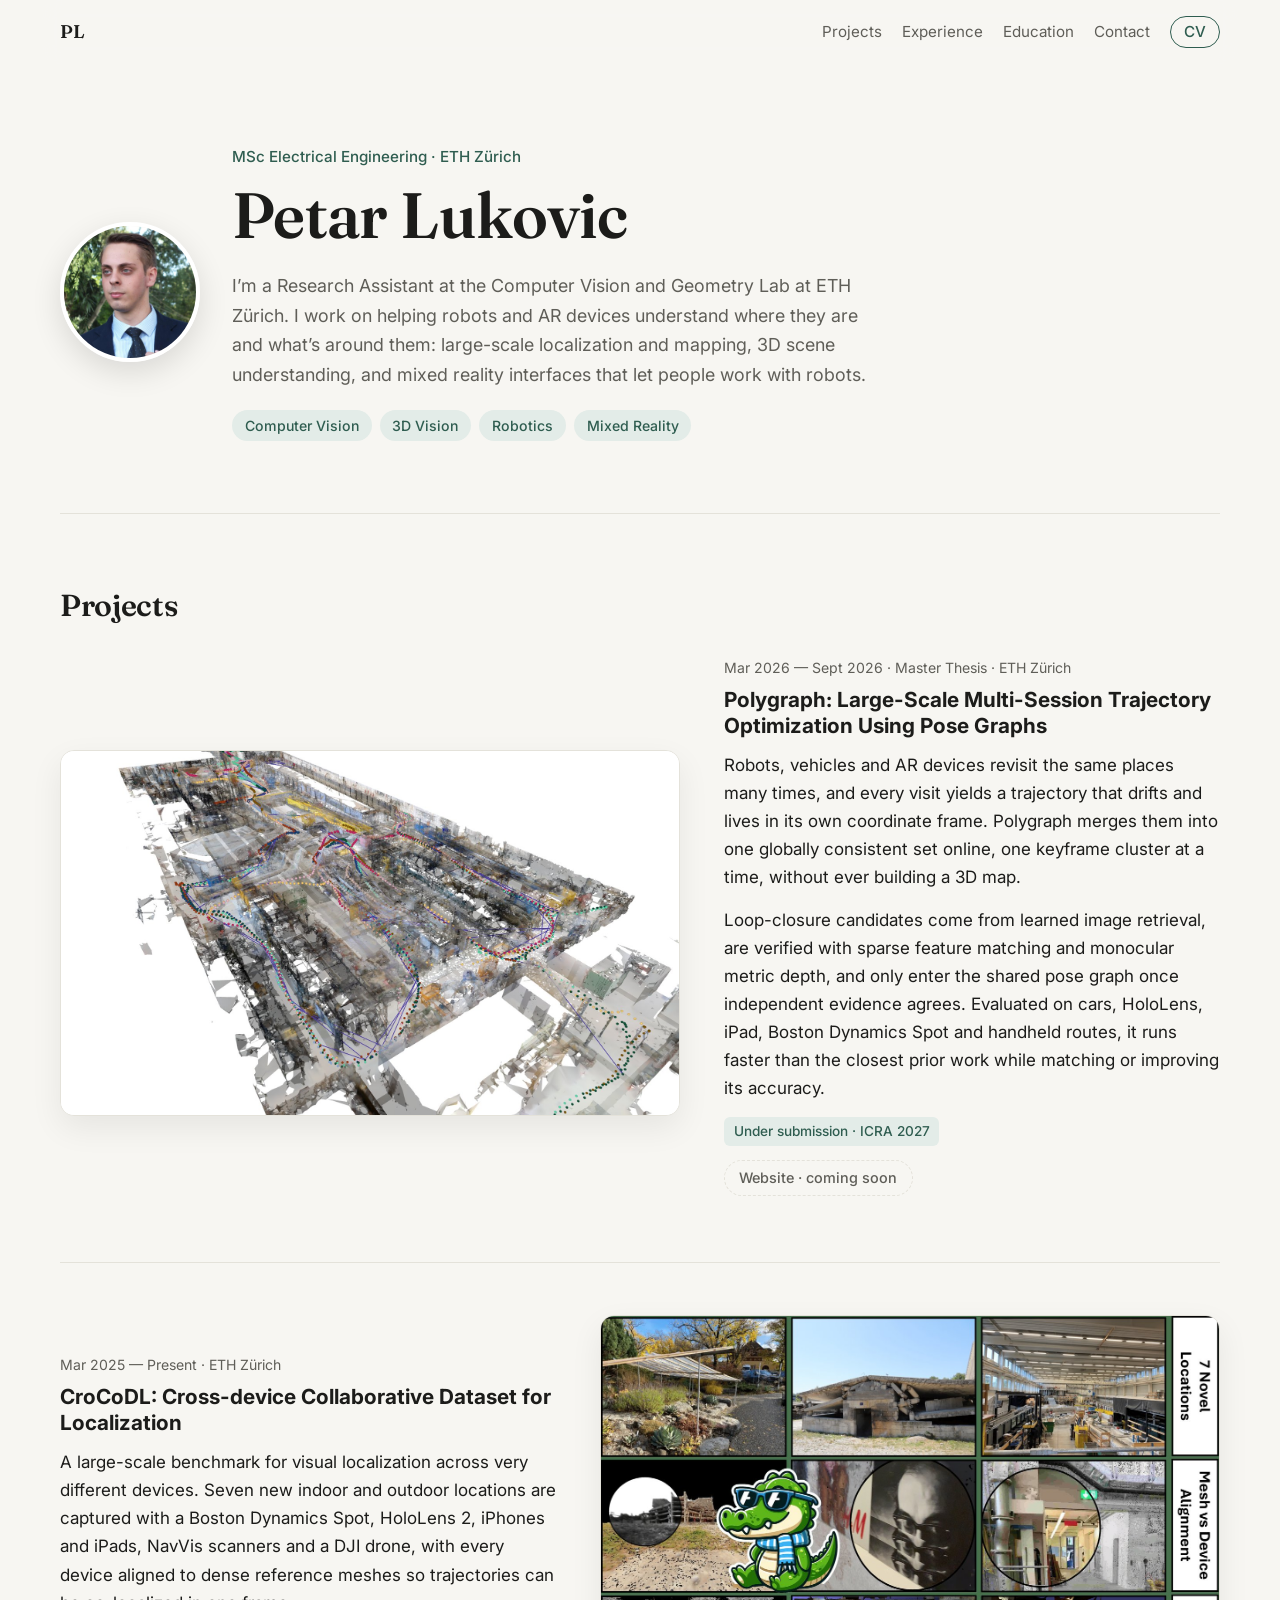
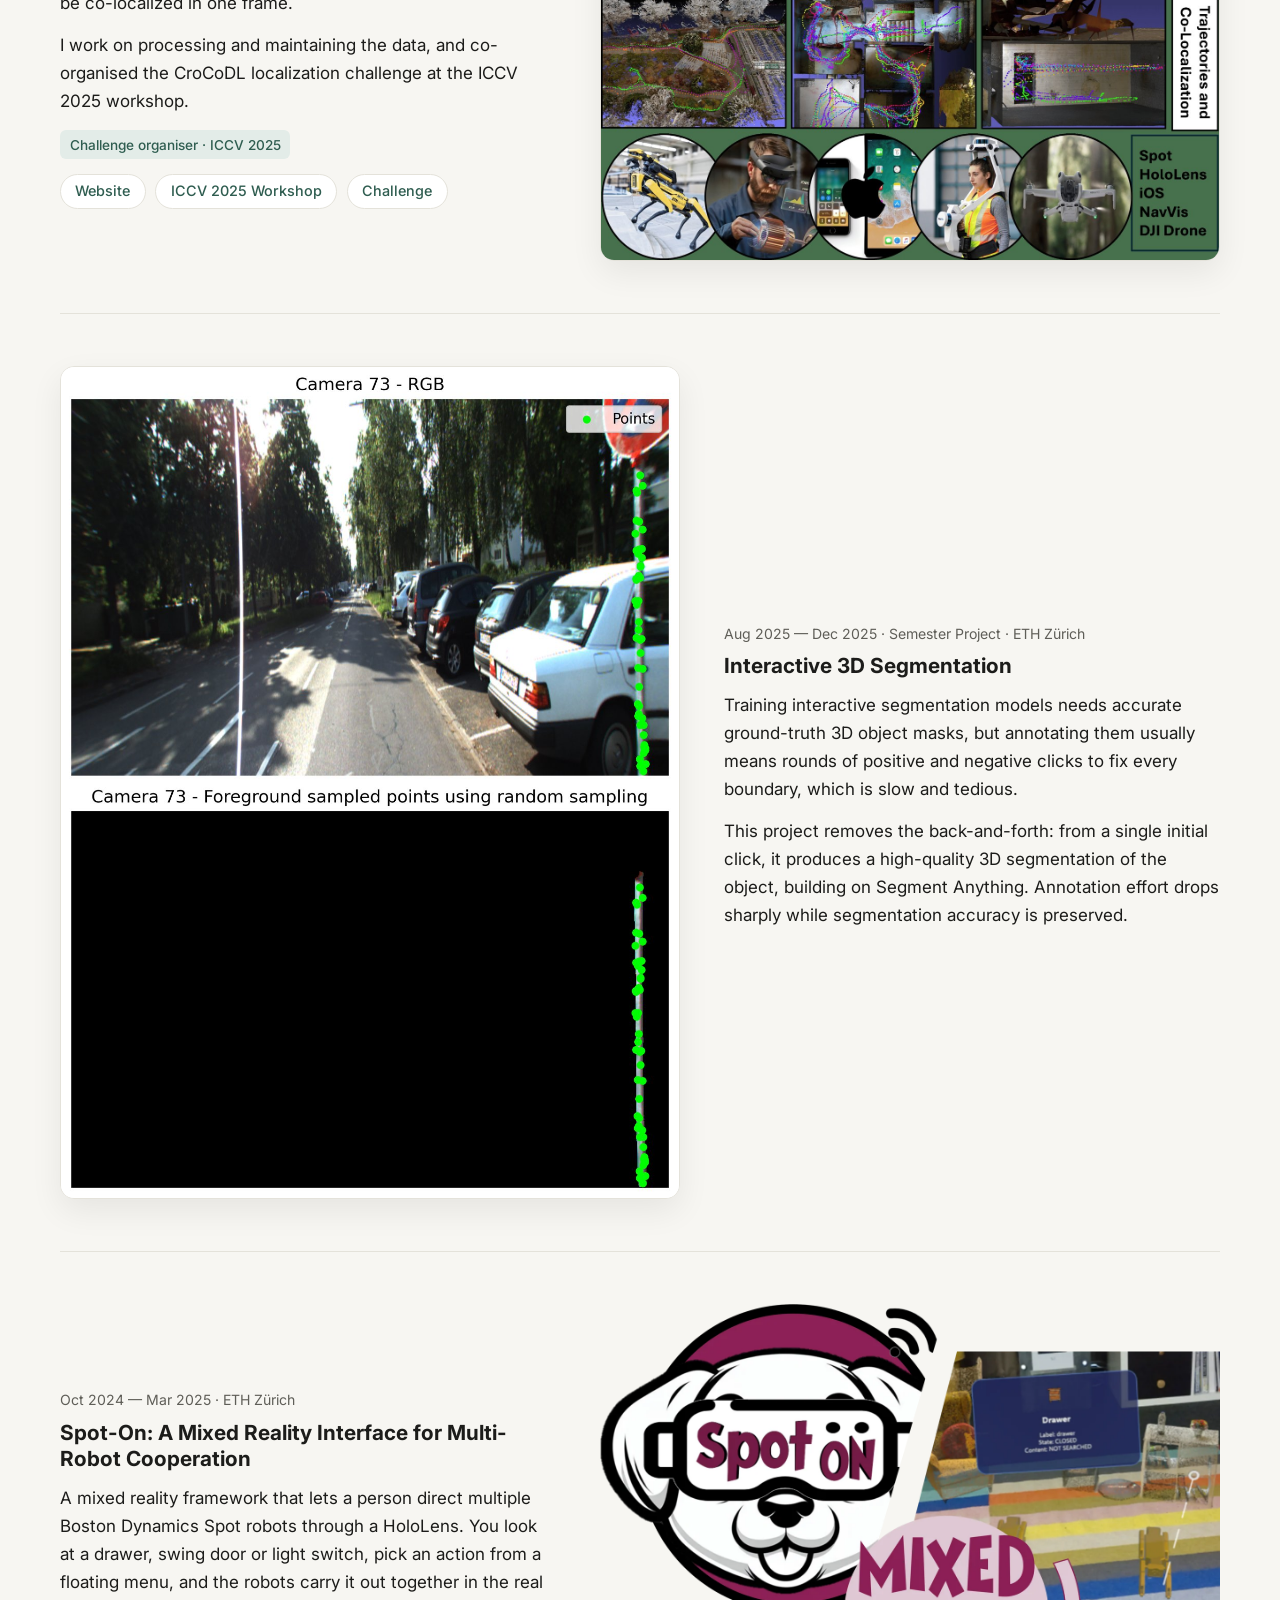
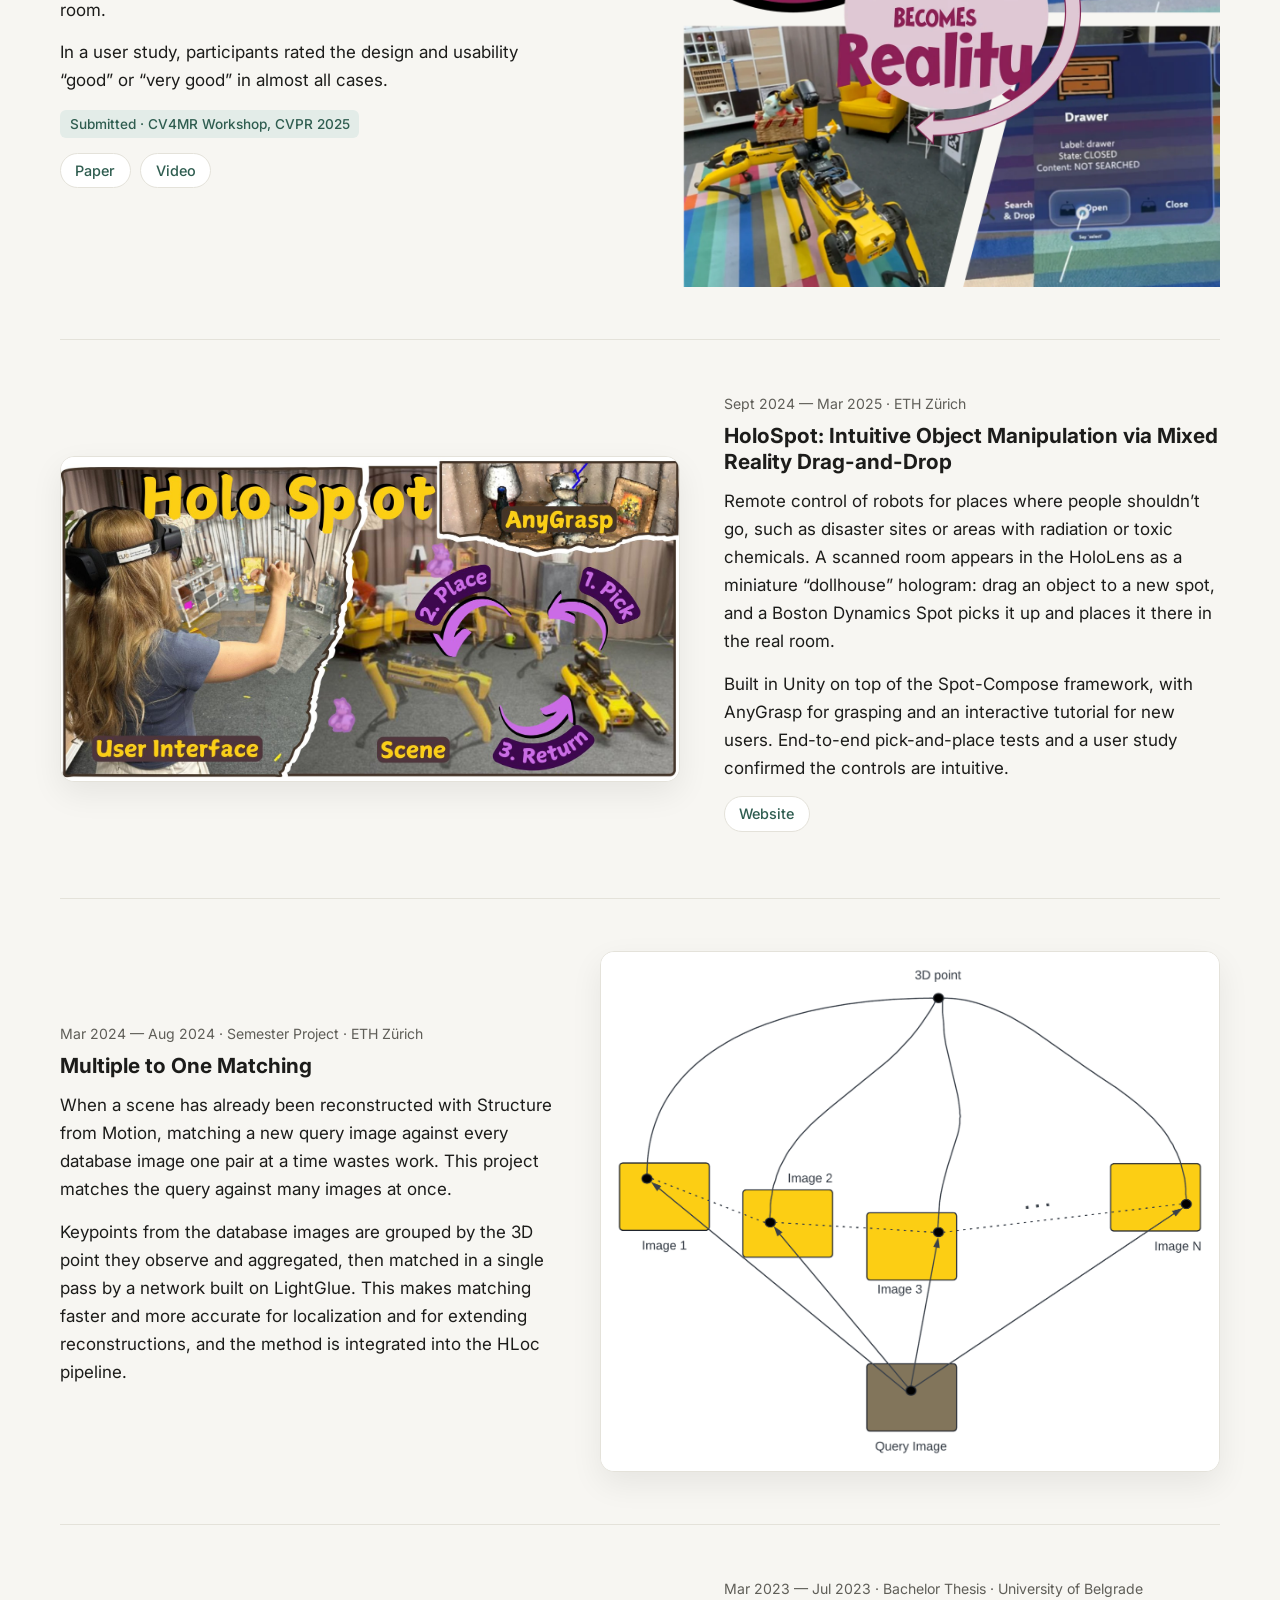
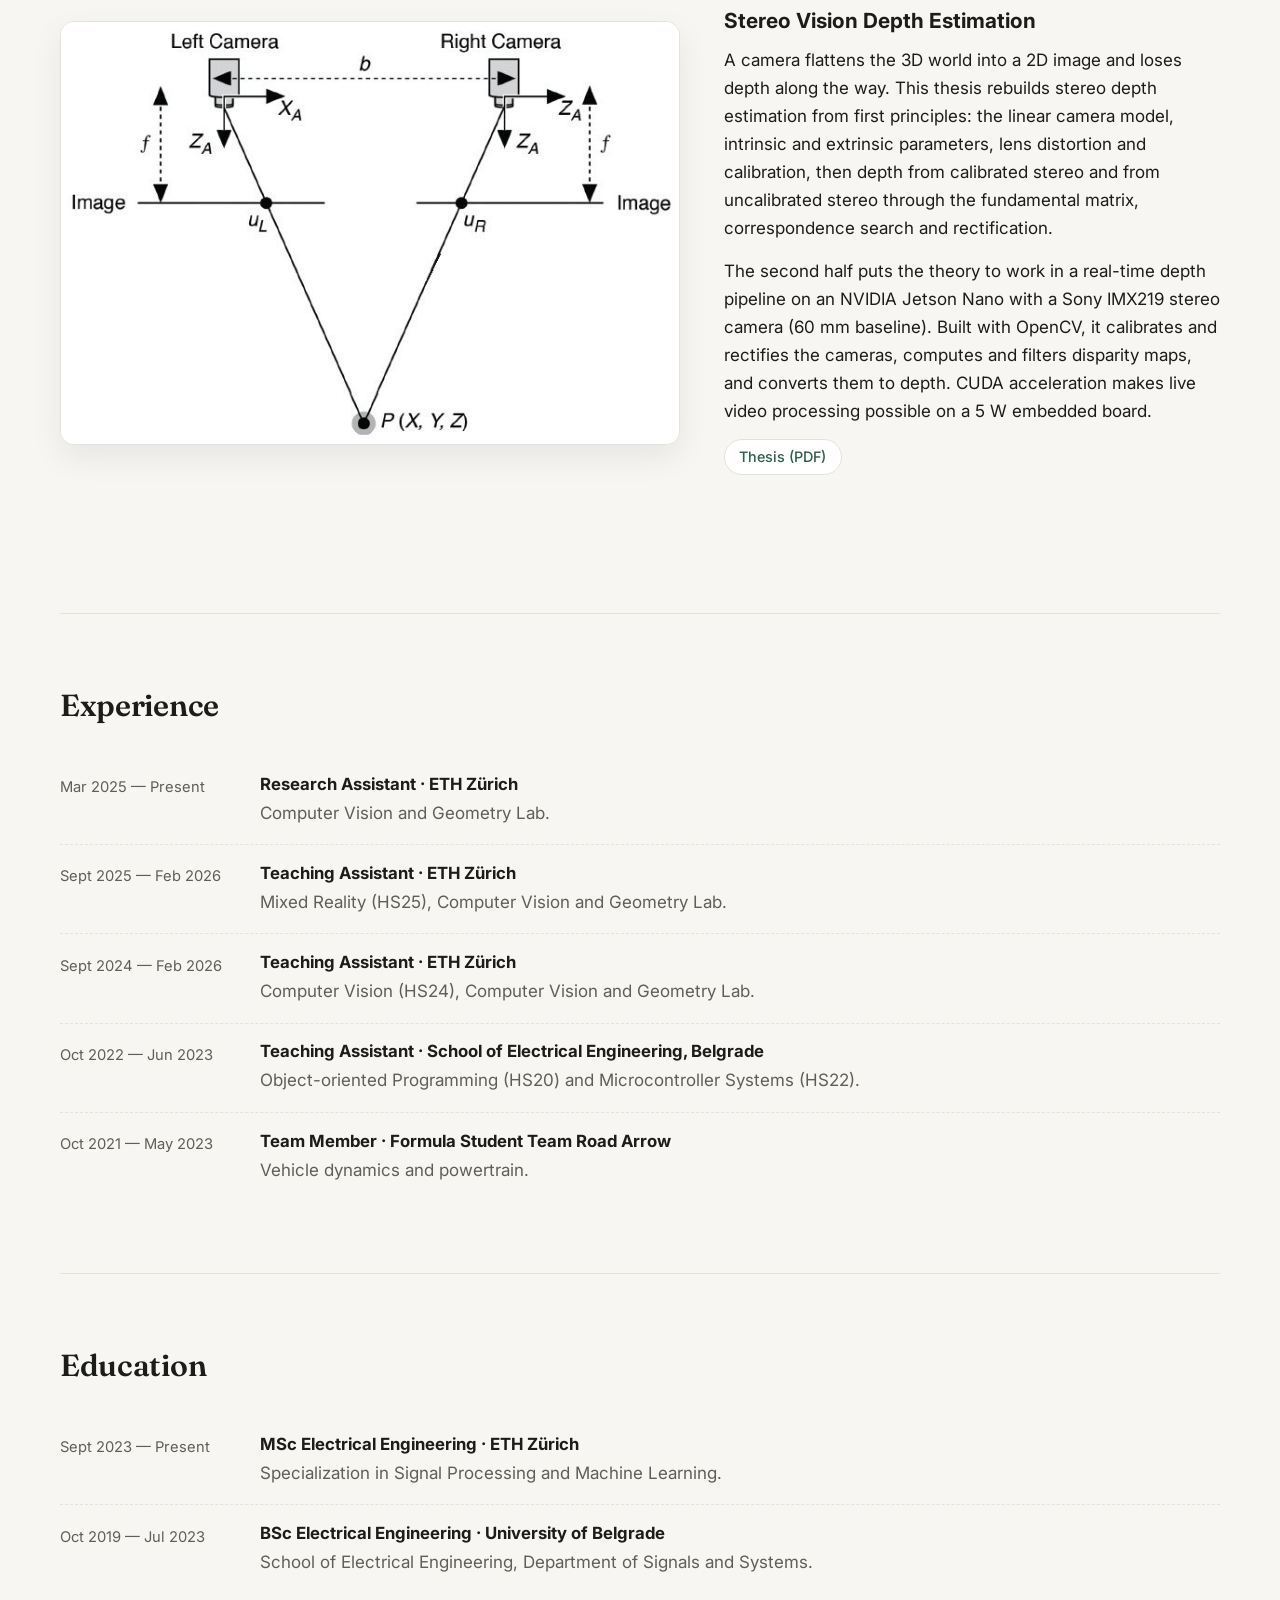
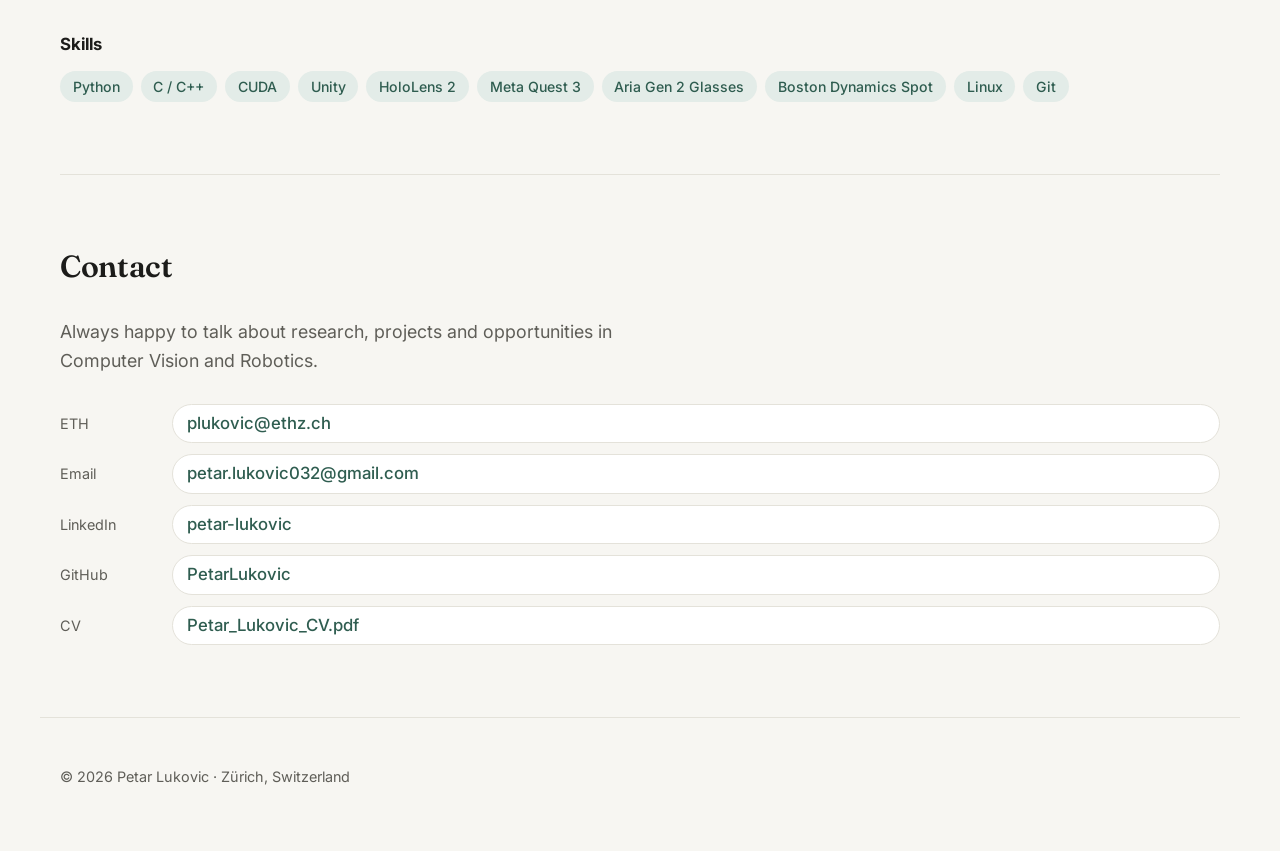
==== index.html @ 57033fab "Add Google Search Console verification tag Co-Authored-By: Claude Opus 5.5 <noreply@anthropic.com>" ====
<!doctype html>
<html lang="en">
<head>
  <meta charset="utf-8">
  <meta name="viewport" content="width=device-width, initial-scale=1">
  <title>Petar Lukovic</title>
  <meta name="description" content="Petar Lukovic — MSc Electrical Engineering student at ETH Zürich working on Computer Vision, 3D Vision and Robotics.">
  <meta name="google-site-verification" content="mbnw6NBj3vZcsWZRiPl-a6ziJ_JtoDnfCaqLOJ7kAks">
  <link rel="canonical" href="https://plukovic.com/">
  <meta property="og:title" content="Petar Lukovic">
  <meta property="og:description" content="MSc student at ETH Zürich · Computer Vision, 3D Vision and Robotics.">
  <meta property="og:url" content="https://plukovic.com/">
  <meta property="og:image" content="https://plukovic.com/assets/og-image.jpg">
  <meta property="og:image:width" content="1200">
  <meta property="og:image:height" content="630">
  <meta property="og:image:alt" content="Petar Lukovic — Computer Vision, 3D Vision and Robotics">
  <meta property="og:site_name" content="Petar Lukovic">
  <meta property="og:type" content="profile">
  <meta name="twitter:card" content="summary_large_image">
  <meta name="twitter:title" content="Petar Lukovic">
  <meta name="twitter:description" content="MSc student at ETH Zürich · Computer Vision, 3D Vision and Robotics.">
  <meta name="twitter:image" content="https://plukovic.com/assets/og-image.jpg">
  <meta name="theme-color" content="#f7f6f2" media="(prefers-color-scheme: light)">
  <meta name="theme-color" content="#121212" media="(prefers-color-scheme: dark)">
  <link rel="icon" href="assets/favicon.svg" type="image/svg+xml">
  <link rel="preconnect" href="https://fonts.googleapis.com">
  <link rel="preconnect" href="https://fonts.gstatic.com" crossorigin>
  <link href="https://fonts.googleapis.com/css2?family=Inter:wght@400;500;600&family=Fraunces:opsz,wght@9..144,500;9..144,600&display=swap" rel="stylesheet">
  <link rel="stylesheet" href="assets/style.css?v=8">
</head>
<body>
  <header class="nav">
    <a class="logo" href="#top" aria-label="Home">PL</a>
    <nav>
      <a href="#projects">Projects</a>
      <a href="#experience">Experience</a>
      <a class="nav-optional" href="#education">Education</a>
      <a href="#contact">Contact</a>
      <a class="nav-cv" href="assets/Petar_Lukovic_CV.pdf?v=2" target="_blank" rel="noopener">CV</a>
    </nav>
  </header>

  <main id="top">
    <section class="hero">
      <img class="portrait" src="assets/profile.jpg" alt="Portrait of Petar Lukovic" width="640" height="640">
      <div>
        <p class="eyebrow">MSc Electrical Engineering · ETH Zürich</p>
        <h1>Petar Lukovic</h1>
        <p class="lede">
          I’m a Research Assistant at the Computer Vision and Geometry Lab at ETH Zürich. I work on helping robots and
          AR devices understand where they are and what’s around them: large-scale localization and mapping, 3D scene
          understanding, and mixed reality interfaces that let people work with robots.
        </p>
        <ul class="chips" aria-label="Research interests">
          <li>Computer Vision</li><li>3D Vision</li><li>Robotics</li><li>Mixed Reality</li>
        </ul>
      </div>
    </section>

    <section id="projects">
      <h2>Projects</h2>
      <!--
        Each project has a .media box on one side and details on the other; sides alternate automatically.
        To replace a placeholder, swap the <div class="placeholder">…</div> for one of:
          <img src="assets/projects/polygraph.jpg" alt="Polygraph trajectory visualization">
          <video src="assets/projects/polygraph.mp4" autoplay muted loop playsinline></video>
        and put the file in assets/projects/. Best size: 16:10, ~1600×1000.
      -->
      <div class="projects">
        <article class="project">
          <div class="media"><img src="assets/projects/polygraph.jpg" alt="Multi-session trajectories from Polygraph aligned in one frame over a 3D reconstruction of an industrial hall" loading="lazy" width="1600" height="941"></div>
          <div class="details">
            <p class="meta">Mar 2026 — Sept 2026 · Master Thesis · ETH Zürich</p>
            <h3>Polygraph: Large-Scale Multi-Session Trajectory Optimization Using Pose Graphs</h3>
            <p>Robots, vehicles and AR devices revisit the same places many times, and every visit yields a trajectory that drifts and lives in its own coordinate frame. Polygraph merges them into one globally consistent set online, one keyframe cluster at a time, without ever building a 3D map.</p>
            <p>Loop-closure candidates come from learned image retrieval, are verified with sparse feature matching and monocular metric depth, and only enter the shared pose graph once independent evidence agrees. Evaluated on cars, HoloLens, iPad, Boston Dynamics Spot and handheld routes, it runs faster than the closest prior work while matching or improving its accuracy.</p>
            <p class="badge">Under submission · ICRA 2027</p>
            <p class="links"><span class="soon">Website · coming soon</span></p>
          </div>
        </article>

        <article class="project">
          <div class="media"><img src="assets/projects/crocodl.jpg" alt="CroCoDL teaser: seven capture locations, mesh-to-device alignment, co-localized trajectories, and the capture devices Spot, HoloLens, iOS, NavVis and a DJI drone" loading="lazy" width="1400" height="1233"></div>
          <div class="details">
            <p class="meta">Mar 2025 — Present · ETH Zürich</p>
            <h3>CroCoDL: Cross-device Collaborative Dataset for Localization</h3>
            <p>A large-scale benchmark for visual localization across very different devices. Seven new indoor and outdoor locations are captured with a Boston Dynamics Spot, HoloLens 2, iPhones and iPads, NavVis scanners and a DJI drone, with every device aligned to dense reference meshes so trajectories can be co-localized in one frame.</p>
            <p>I work on processing and maintaining the data, and co-organised the CroCoDL localization challenge at the ICCV 2025 workshop.</p>
            <p class="badge">Challenge organiser · ICCV 2025</p>
            <p class="links"><a href="https://localizoo.com/crocodl/" target="_blank" rel="noopener">Website</a><a href="https://localizoo.com/workshop/" target="_blank" rel="noopener">ICCV 2025 Workshop</a><a href="https://www.codabench.org/competitions/9471/" target="_blank" rel="noopener">Challenge</a></p>
          </div>
        </article>

        <article class="project">
          <div class="media"><img src="assets/projects/interactive-seg.jpg" alt="A street scene with a sign pole selected, and below it the pole segmented out with foreground points sampled along it" loading="lazy" width="1200" height="1613"></div>
          <div class="details">
            <p class="meta">Aug 2025 — Dec 2025 · Semester Project · ETH Zürich</p>
            <h3>Interactive 3D Segmentation</h3>
            <p>Training interactive segmentation models needs accurate ground-truth 3D object masks, but annotating them usually means rounds of positive and negative clicks to fix every boundary, which is slow and tedious.</p>
            <p>This project removes the back-and-forth: from a single initial click, it produces a high-quality 3D segmentation of the object, building on Segment Anything. Annotation effort drops sharply while segmentation accuracy is preserved.</p>
          </div>
        </article>

        <article class="project">
          <div class="media bare"><img src="assets/projects/spot-on.webp" alt="Spot-On teaser: the Spot-On logo, HoloLens menus for a drawer with Open, Close and Search options, and a Spot robot carrying out the task" loading="lazy" width="1400" height="1316"></div>
          <div class="details">
            <p class="meta">Oct 2024 — Mar 2025 · ETH Zürich</p>
            <h3>Spot-On: A Mixed Reality Interface for Multi-Robot Cooperation</h3>
            <p>A mixed reality framework that lets a person direct multiple Boston Dynamics Spot robots through a HoloLens. You look at a drawer, swing door or light switch, pick an action from a floating menu, and the robots carry it out together in the real room.</p>
            <p>In a user study, participants rated the design and usability “good” or “very good” in almost all cases.</p>
            <p class="badge">Submitted · CV4MR Workshop, CVPR 2025</p>
            <p class="links"><a href="https://arxiv.org/abs/2505.22539" target="_blank" rel="noopener">Paper</a><a href="https://photos.google.com/share/AF1QipOdTeWqNLBI-GcAYUT3ywXGD4rVqE6UBObEha_rrxY-ftb34PGd6Ek_3VBwO-O1vA?key=NE51X2RUOHpnZnJ6UEJOTnNJc1V5LWxIazNtMWFB" target="_blank" rel="noopener">Video</a></p>
          </div>
        </article>

        <article class="project">
          <div class="media"><img src="assets/projects/holospot.jpg" alt="HoloSpot: a user wearing a HoloLens drags a teddy bear in a miniature hologram of the room, and a Spot robot picks it up, places it and returns" loading="lazy" width="1600" height="841"></div>
          <div class="details">
            <p class="meta">Sept 2024 — Mar 2025 · ETH Zürich</p>
            <h3>HoloSpot: Intuitive Object Manipulation via Mixed Reality Drag-and-Drop</h3>
            <p>Remote control of robots for places where people shouldn’t go, such as disaster sites or areas with radiation or toxic chemicals. A scanned room appears in the HoloLens as a miniature “dollhouse” hologram: drag an object to a new spot, and a Boston Dynamics Spot picks it up and places it there in the real room.</p>
            <p>Built in Unity on top of the Spot-Compose framework, with AnyGrasp for grasping and an interactive tutorial for new users. End-to-end pick-and-place tests and a user study confirmed the controls are intuitive.</p>
            <p class="links"><a href="https://holospot.github.io/" target="_blank" rel="noopener">Website</a></p>
          </div>
        </article>

        <article class="project">
          <div class="media"><img src="assets/projects/one-to-many.png" alt="Diagram: a keypoint in the query image is matched at once to the keypoints in images 1 to N that observe the same 3D point" loading="lazy" width="1400" height="1175"></div>
          <div class="details">
            <p class="meta">Mar 2024 — Aug 2024 · Semester Project · ETH Zürich</p>
            <h3>Multiple to One Matching</h3>
            <p>When a scene has already been reconstructed with Structure from Motion, matching a new query image against every database image one pair at a time wastes work. This project matches the query against many images at once.</p>
            <p>Keypoints from the database images are grouped by the 3D point they observe and aggregated, then matched in a single pass by a network built on LightGlue. This makes matching faster and more accurate for localization and for extending reconstructions, and the method is integrated into the HLoc pipeline.</p>
          </div>
        </article>

        <article class="project">
          <div class="media"><img src="assets/projects/stereo.png" alt="Simple stereo geometry: left and right cameras separated by baseline b, both with focal length f, observing point P at image positions u_L and u_R" loading="lazy" width="664" height="454"></div>
          <div class="details">
            <p class="meta">Mar 2023 — Jul 2023 · Bachelor Thesis · University of Belgrade</p>
            <h3>Stereo Vision Depth Estimation</h3>
            <p>A camera flattens the 3D world into a 2D image and loses depth along the way. This thesis rebuilds stereo depth estimation from first principles: the linear camera model, intrinsic and extrinsic parameters, lens distortion and calibration, then depth from calibrated stereo and from uncalibrated stereo through the fundamental matrix, correspondence search and rectification.</p>
            <p>The second half puts the theory to work in a real-time depth pipeline on an NVIDIA Jetson Nano with a Sony IMX219 stereo camera (60 mm baseline). Built with OpenCV, it calibrates and rectifies the cameras, computes and filters disparity maps, and converts them to depth. CUDA acceleration makes live video processing possible on a 5 W embedded board.</p>
            <p class="links"><a href="assets/Petar_Lukovic_Bachelor_Thesis.pdf" target="_blank" rel="noopener">Thesis (PDF)</a></p>
          </div>
        </article>
      </div>
    </section>

    <section id="experience">
      <h2>Experience</h2>
      <ol class="timeline">
        <li>
          <span class="when">Mar 2025 — Present</span>
          <div>
            <h3>Research Assistant · ETH Zürich</h3>
            <p>Computer Vision and Geometry Lab.</p>
          </div>
        </li>
        <li>
          <span class="when">Sept 2025 — Feb 2026</span>
          <div>
            <h3>Teaching Assistant · ETH Zürich</h3>
            <p>Mixed Reality (HS25), Computer Vision and Geometry Lab.</p>
          </div>
        </li>
        <li>
          <span class="when">Sept 2024 — Feb 2026</span>
          <div>
            <h3>Teaching Assistant · ETH Zürich</h3>
            <p>Computer Vision (HS24), Computer Vision and Geometry Lab.</p>
          </div>
        </li>
        <li>
          <span class="when">Oct 2022 — Jun 2023</span>
          <div>
            <h3>Teaching Assistant · School of Electrical Engineering, Belgrade</h3>
            <p>Object-oriented Programming (HS20) and Microcontroller Systems (HS22).</p>
          </div>
        </li>
        <li>
          <span class="when">Oct 2021 — May 2023</span>
          <div>
            <h3>Team Member · Formula Student Team Road Arrow</h3>
            <p>Vehicle dynamics and powertrain.</p>
          </div>
        </li>
      </ol>
    </section>

    <section id="education">
      <h2>Education</h2>
      <ol class="timeline">
        <li>
          <span class="when">Sept 2023 — Present</span>
          <div>
            <h3>MSc Electrical Engineering · ETH Zürich</h3>
            <p>Specialization in Signal Processing and Machine Learning.</p>
          </div>
        </li>
        <li>
          <span class="when">Oct 2019 — Jul 2023</span>
          <div>
            <h3>BSc Electrical Engineering · University of Belgrade</h3>
            <p>School of Electrical Engineering, Department of Signals and Systems.</p>
          </div>
        </li>
      </ol>
      <h3 class="subhead">Skills</h3>
      <ul class="chips">
        <li>Python</li><li>C / C++</li><li>CUDA</li><li>Unity</li>
        <li>HoloLens 2</li><li>Meta Quest 3</li><li>Aria Gen 2 Glasses</li><li>Boston Dynamics Spot</li><li>Linux</li><li>Git</li>
      </ul>
    </section>

    <section id="contact">
      <h2>Contact</h2>
      <p class="lede">Always happy to talk about research, projects and opportunities in Computer Vision and Robotics.</p>
      <ul class="links">
        <li><span>ETH</span><a href="mailto:plukovic@ethz.ch">plukovic@ethz.ch</a></li>
        <li><span>Email</span><a href="mailto:petar.lukovic032@gmail.com">petar.lukovic032@gmail.com</a></li>
        <li><span>LinkedIn</span><a href="https://www.linkedin.com/in/petar-lukovic-57b17b335" target="_blank" rel="noopener">petar-lukovic</a></li>
        <li><span>GitHub</span><a href="https://github.com/PetarLukovic" target="_blank" rel="noopener">PetarLukovic</a></li>
        <li><span>CV</span><a href="assets/Petar_Lukovic_CV.pdf?v=2" target="_blank" rel="noopener">Petar_Lukovic_CV.pdf</a></li>
      </ul>
    </section>
  </main>

  <footer>
    <p>© <span id="year">2026</span> Petar Lukovic · Zürich, Switzerland</p>
  </footer>

  <script>document.getElementById('year').textContent = new Date().getFullYear();</script>
</body>
</html>
---- assets/style.css ----
:root {
  --bg: #f7f6f2;
  --surface: #ffffff;
  --text: #1c1c1a;
  --muted: #5f5e58;
  --line: #e4e2da;
  --accent: #2f5d50;
  --accent-soft: #e3ece8;
  --ph-a: #e9ece7;
  --ph-b: #dfe5e0;
  --radius: 14px;
  --max: 1200px;
  color-scheme: light;
}

@media (prefers-color-scheme: dark) {
  :root {
    --bg: #121212;
    --surface: #1b1b1a;
    --text: #ecebe6;
    --muted: #a3a29b;
    --line: #2c2c2a;
    --accent: #8cc4b0;
    --accent-soft: #1f2d28;
    --ph-a: #1c211f;
    --ph-b: #222a27;
    color-scheme: dark;
  }
}

* { box-sizing: border-box; }

html { scroll-behavior: smooth; scroll-padding-top: 80px; }

body {
  margin: 0;
  background: var(--bg);
  color: var(--text);
  font: 400 17px/1.65 Inter, system-ui, -apple-system, "Segoe UI", sans-serif;
  -webkit-font-smoothing: antialiased;
}

a { color: var(--accent); text-decoration: none; }
a:hover { text-decoration: underline; text-underline-offset: 3px; }

h1, h2, h3 { line-height: 1.25; margin: 0; }
h1, h2 { font-family: Fraunces, Georgia, serif; font-weight: 600; letter-spacing: -0.01em; }

/* Nav */
.nav {
  position: sticky;
  top: 0;
  z-index: 10;
  display: flex;
  align-items: center;
  justify-content: space-between;
  gap: 1rem;
  max-width: var(--max);
  margin: 0 auto;
  padding: 1rem 1.25rem;
  background: color-mix(in srgb, var(--bg) 85%, transparent);
  backdrop-filter: blur(10px);
}
.logo {
  font-family: Fraunces, Georgia, serif;
  font-weight: 600;
  font-size: 1.15rem;
  color: var(--text);
}
.nav nav { display: flex; align-items: center; gap: 1.25rem; flex-wrap: wrap; }
.nav nav a { color: var(--muted); font-size: 0.95rem; }
.nav nav a:hover { color: var(--text); text-decoration: none; }
.nav nav a.nav-cv {
  color: var(--accent);
  border: 1px solid var(--accent);
  border-radius: 999px;
  padding: 0.15rem 0.8rem;
  font-weight: 500;
}

/* Layout */
main { max-width: var(--max); margin: 0 auto; padding: 0 1.25rem; }
section { padding: 4.5rem 0; border-top: 1px solid var(--line); }
section h2 { font-size: 1.9rem; margin-bottom: 2rem; }
.subhead { font-size: 1.05rem; margin: 2.5rem 0 1rem; }

/* Hero */
.hero {
  border-top: 0;
  padding: 5rem 0 4.5rem;
  display: grid;
  grid-template-columns: 140px 1fr;
  gap: 2rem;
  align-items: center;
}
.portrait {
  width: 140px;
  height: 140px;
  border-radius: 50%;
  object-fit: cover;
  object-position: 50% 30%;
  border: 4px solid var(--surface);
  box-shadow: 0 10px 30px rgb(0 0 0 / 0.12);
}
.eyebrow { color: var(--accent); font-weight: 500; margin: 0 0 0.4rem; font-size: 0.95rem; }
.hero h1 { font-size: clamp(2.5rem, 7vw, 4rem); }
.lede { color: var(--muted); font-size: 1.12rem; max-width: 40rem; margin: 1rem 0 0; }
.hero .chips { margin-top: 1.25rem; }
.cta { display: flex; gap: 0.75rem; flex-wrap: wrap; margin-top: 1.75rem; }

.btn {
  display: inline-block;
  padding: 0.65rem 1.25rem;
  border: 1px solid var(--line);
  border-radius: 999px;
  color: var(--text);
  font-weight: 500;
  background: var(--surface);
  transition: transform .15s ease, border-color .15s ease;
}
.btn:hover { text-decoration: none; transform: translateY(-1px); border-color: var(--muted); }
.btn.primary { background: var(--accent); border-color: var(--accent); color: var(--bg); }

.chips { list-style: none; padding: 0; margin: 0; display: flex; flex-wrap: wrap; gap: 0.5rem; }
.chips li {
  background: var(--accent-soft);
  color: var(--accent);
  padding: 0.25rem 0.8rem;
  border-radius: 999px;
  font-size: 0.88rem;
  font-weight: 500;
}

/* Projects: media and details alternate sides */
.projects { display: grid; }
.project:first-child { padding-top: 0; }
.project + .project { border-top: 1px solid var(--line); }
.project {
  display: grid;
  grid-template-columns: 1.25fr 1fr;
  gap: 2.75rem;
  padding: 3.25rem 0;
  align-items: center;
}
.project:nth-child(even) { grid-template-columns: 1fr 1.25fr; }
.project:nth-child(even) .media { order: 2; }

.media {
  border-radius: var(--radius);
  overflow: hidden;
  border: 1px solid var(--line);
  background: var(--surface);
  box-shadow: 0 12px 32px rgb(0 0 0 / 0.07);
}
.media.bare { border: 0; background: none; box-shadow: none; border-radius: 0; }
.media img, .media video { width: 100%; height: auto; display: block; }

.placeholder {
  width: 100%;
  aspect-ratio: 16 / 10;
  display: grid;
  place-items: center;
  background:
    linear-gradient(var(--line) 1px, transparent 1px) 0 0 / 32px 32px,
    linear-gradient(90deg, var(--line) 1px, transparent 1px) 0 0 / 32px 32px,
    linear-gradient(135deg, var(--ph-a), var(--ph-b));
}
.placeholder span {
  color: var(--muted);
  font-size: 0.9rem;
  font-weight: 500;
  background: var(--surface);
  border: 1px solid var(--line);
  border-radius: 999px;
  padding: 0.35rem 0.9rem;
}

.details .meta { color: var(--muted); font-size: 0.88rem; margin: 0 0 0.5rem; }
.details h3 { font-size: 1.3rem; margin-bottom: 0.75rem; }
.details p { margin: 0 0 0.9rem; }
.badge {
  display: inline-block;
  font-size: 0.85rem;
  font-weight: 500;
  color: var(--accent);
  background: var(--accent-soft);
  border-radius: 6px;
  padding: 0.2rem 0.6rem;
}
.links { display: flex; flex-wrap: wrap; gap: 0.6rem; margin: 0.25rem 0 0; }
.links a, .links .soon {
  font-size: 0.9rem;
  font-weight: 500;
  border: 1px solid var(--line);
  border-radius: 999px;
  padding: 0.3rem 0.9rem;
  background: var(--surface);
}
.links a:hover { text-decoration: none; border-color: var(--accent); }
.links .soon { color: var(--muted); border-style: dashed; background: transparent; }


/* Timelines */
.timeline { list-style: none; padding: 0; margin: 0; }
.timeline li {
  display: grid;
  grid-template-columns: 11rem 1fr;
  gap: 1.5rem;
  padding: 1.1rem 0;
  border-bottom: 1px dashed var(--line);
}
.timeline li:last-child { border-bottom: 0; }
.when { color: var(--muted); font-size: 0.92rem; padding-top: 0.1rem; }
.timeline h3 { font-size: 1.05rem; margin-bottom: 0.25rem; }
.timeline p { margin: 0; color: var(--muted); }

/* Contact */
#contact .links { list-style: none; padding: 0; margin: 1.75rem 0 0; display: grid; gap: 0.7rem; }
#contact .links li { display: grid; grid-template-columns: 6rem 1fr; gap: 1rem; align-items: baseline; }
#contact .links span { color: var(--muted); font-size: 0.9rem; }
#contact .links a { font-weight: 500; font-size: 1.05rem; overflow-wrap: anywhere; }

footer {
  max-width: var(--max);
  margin: 0 auto;
  padding: 2rem 1.25rem 3rem;
  color: var(--muted);
  font-size: 0.9rem;
  border-top: 1px solid var(--line);
}

@media (max-width: 760px) {
  body { font-size: 16px; }
  .nav nav { gap: 0.85rem; }
  .nav nav a { font-size: 0.88rem; }
  .hero { grid-template-columns: 1fr; gap: 1.75rem; padding: 3rem 0; }
  .portrait { width: 110px; height: 110px; }
  section { padding: 3rem 0; }
  .project { padding: 2.25rem 0; }
  .project, .project:nth-child(even) { grid-template-columns: 1fr; gap: 1.25rem; }
  .project:nth-child(even) .media { order: 0; }
  .timeline li { grid-template-columns: 1fr; gap: 0.2rem; }
  #contact .links li { grid-template-columns: 1fr; gap: 0; }
}

@media (max-width: 480px) {
  .nav { flex-wrap: nowrap; }
  .nav nav { flex-wrap: nowrap; gap: 0.75rem; }
  .nav-optional { display: none; }
}

@media (prefers-reduced-motion: reduce) {
  html { scroll-behavior: auto; }
  * { transition: none !important; }
}
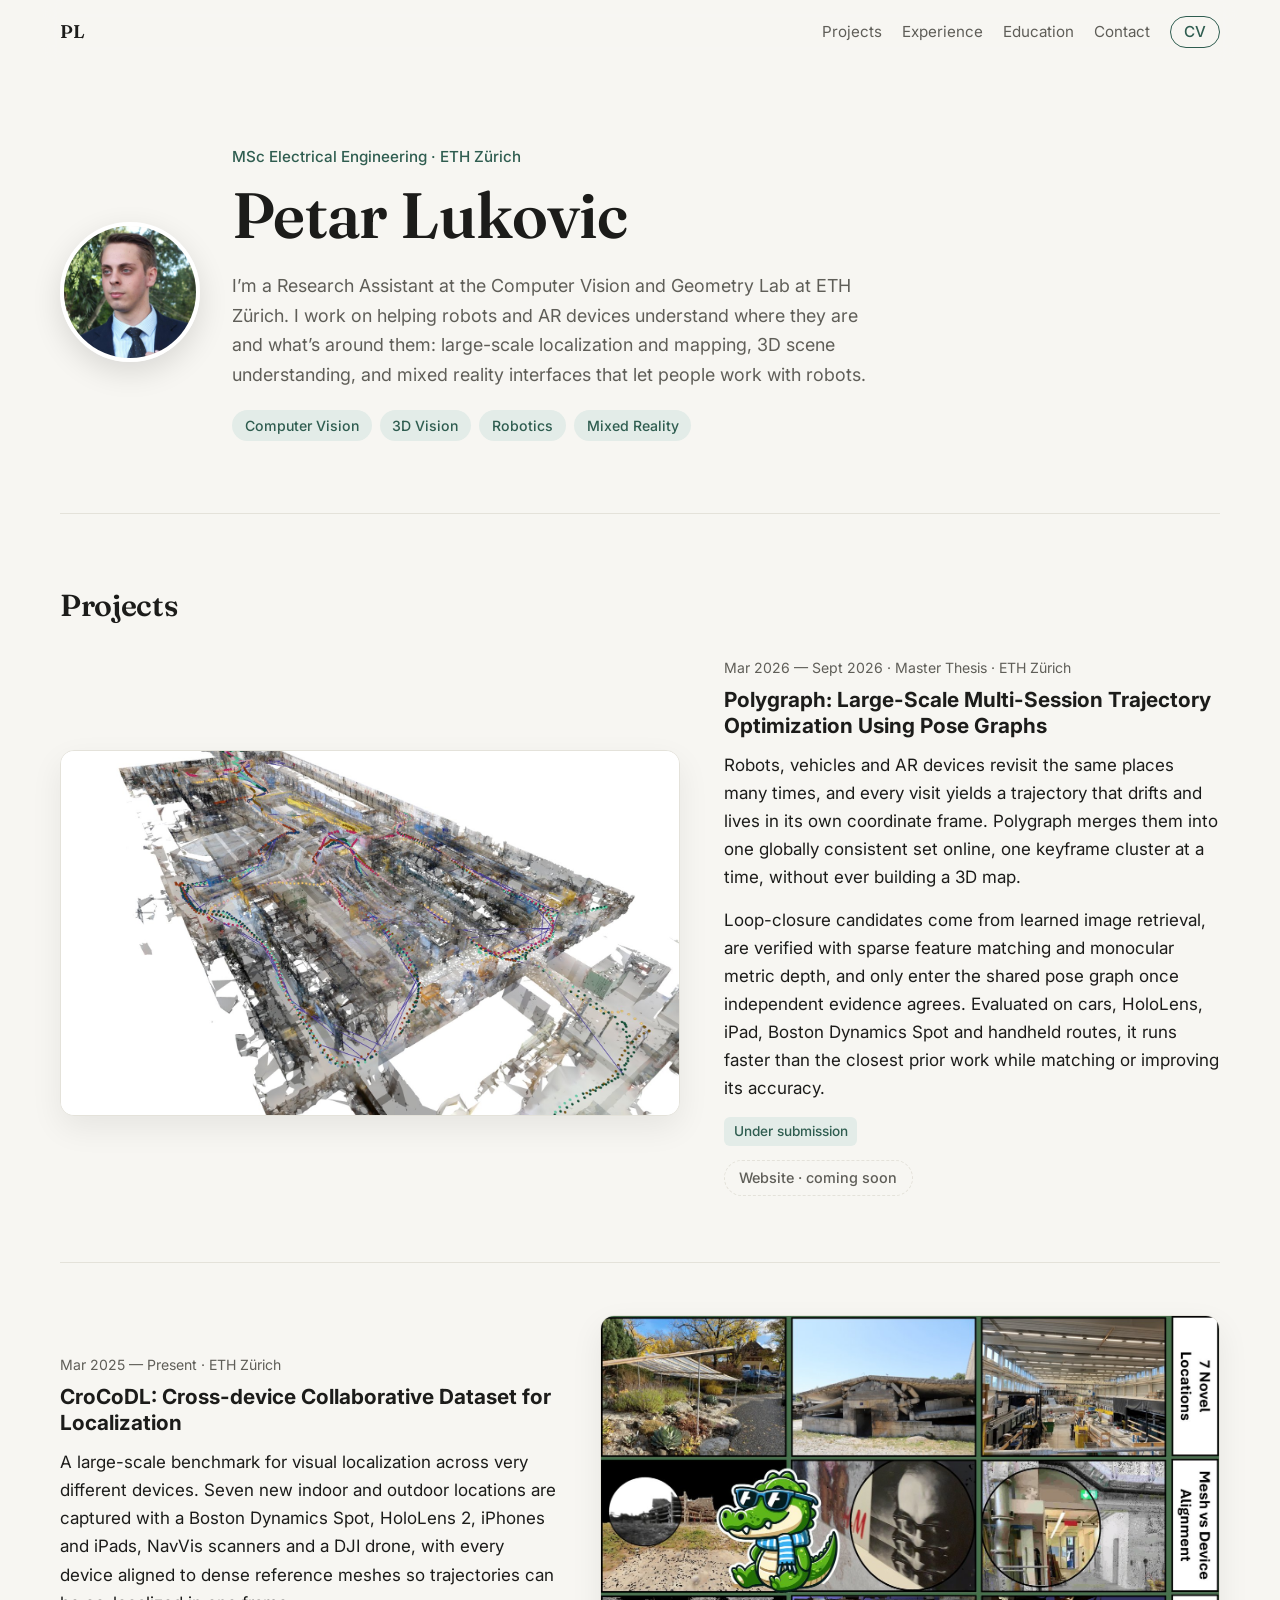
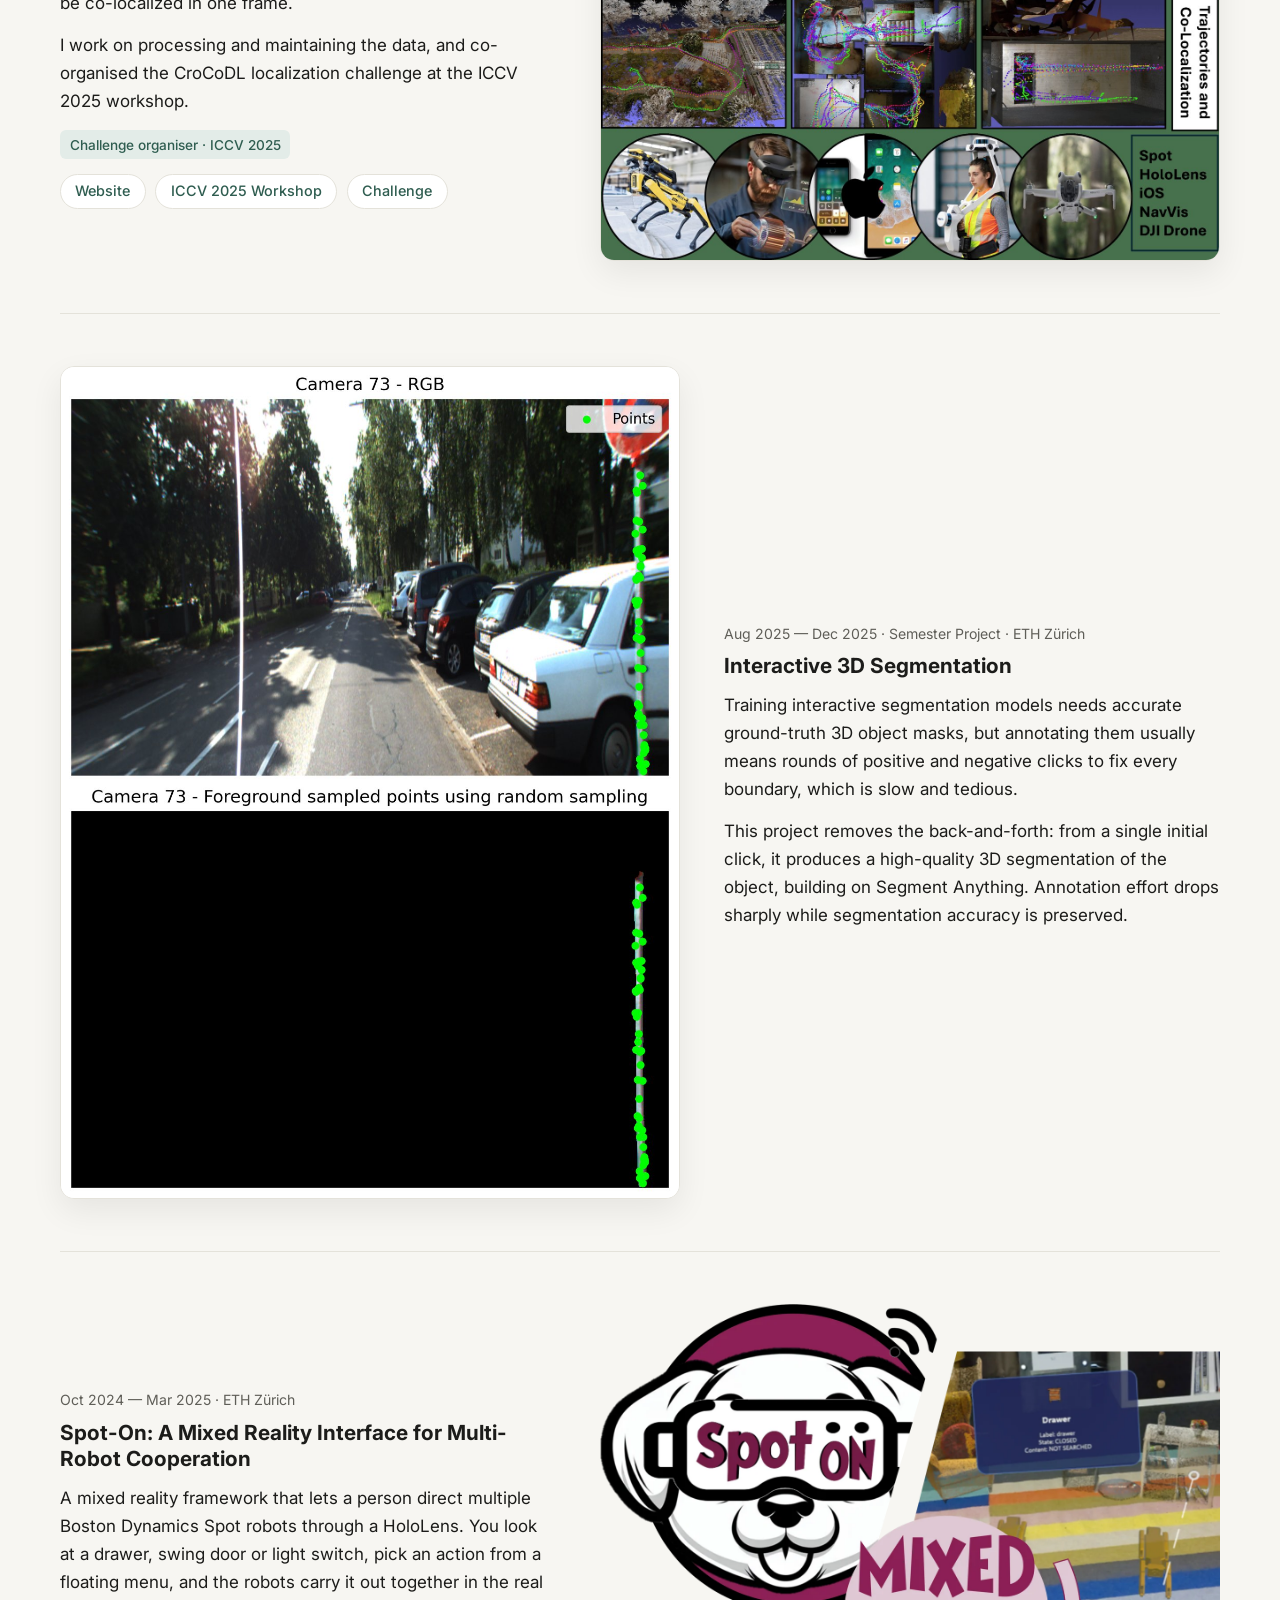
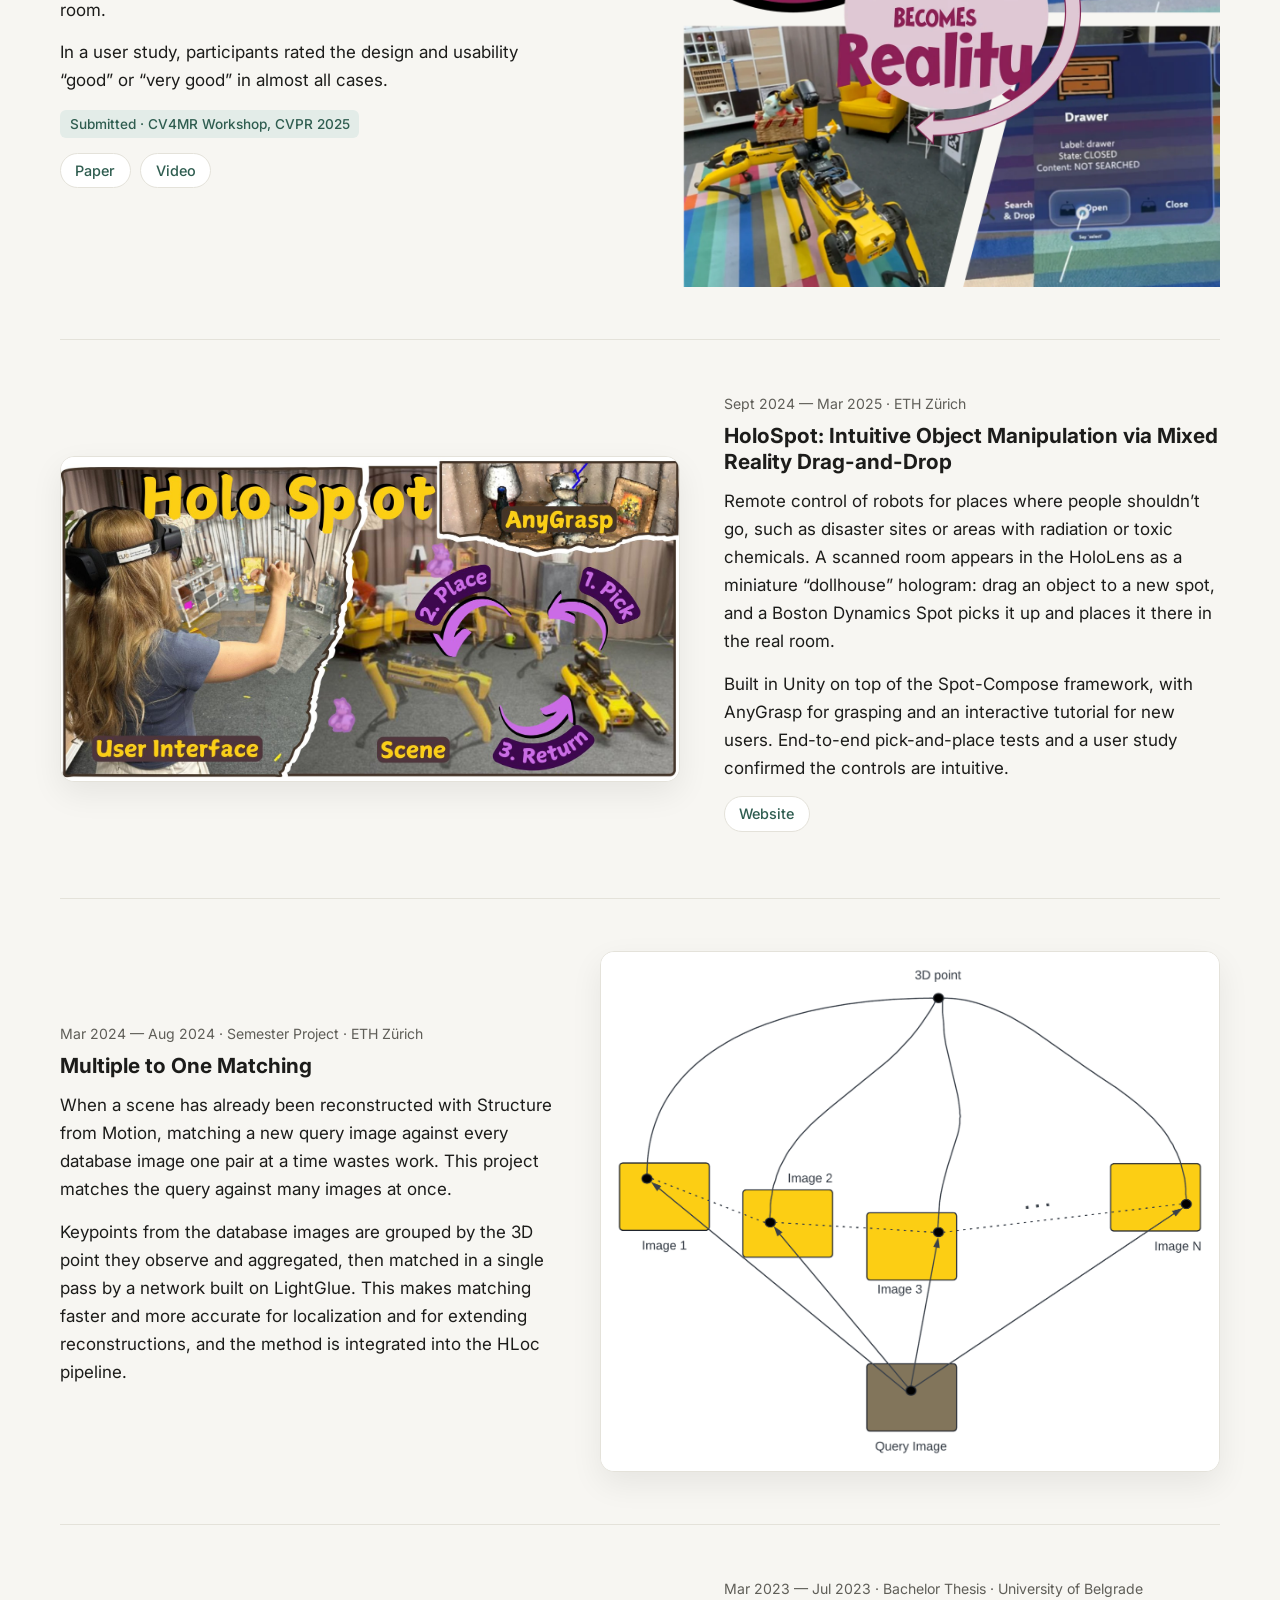
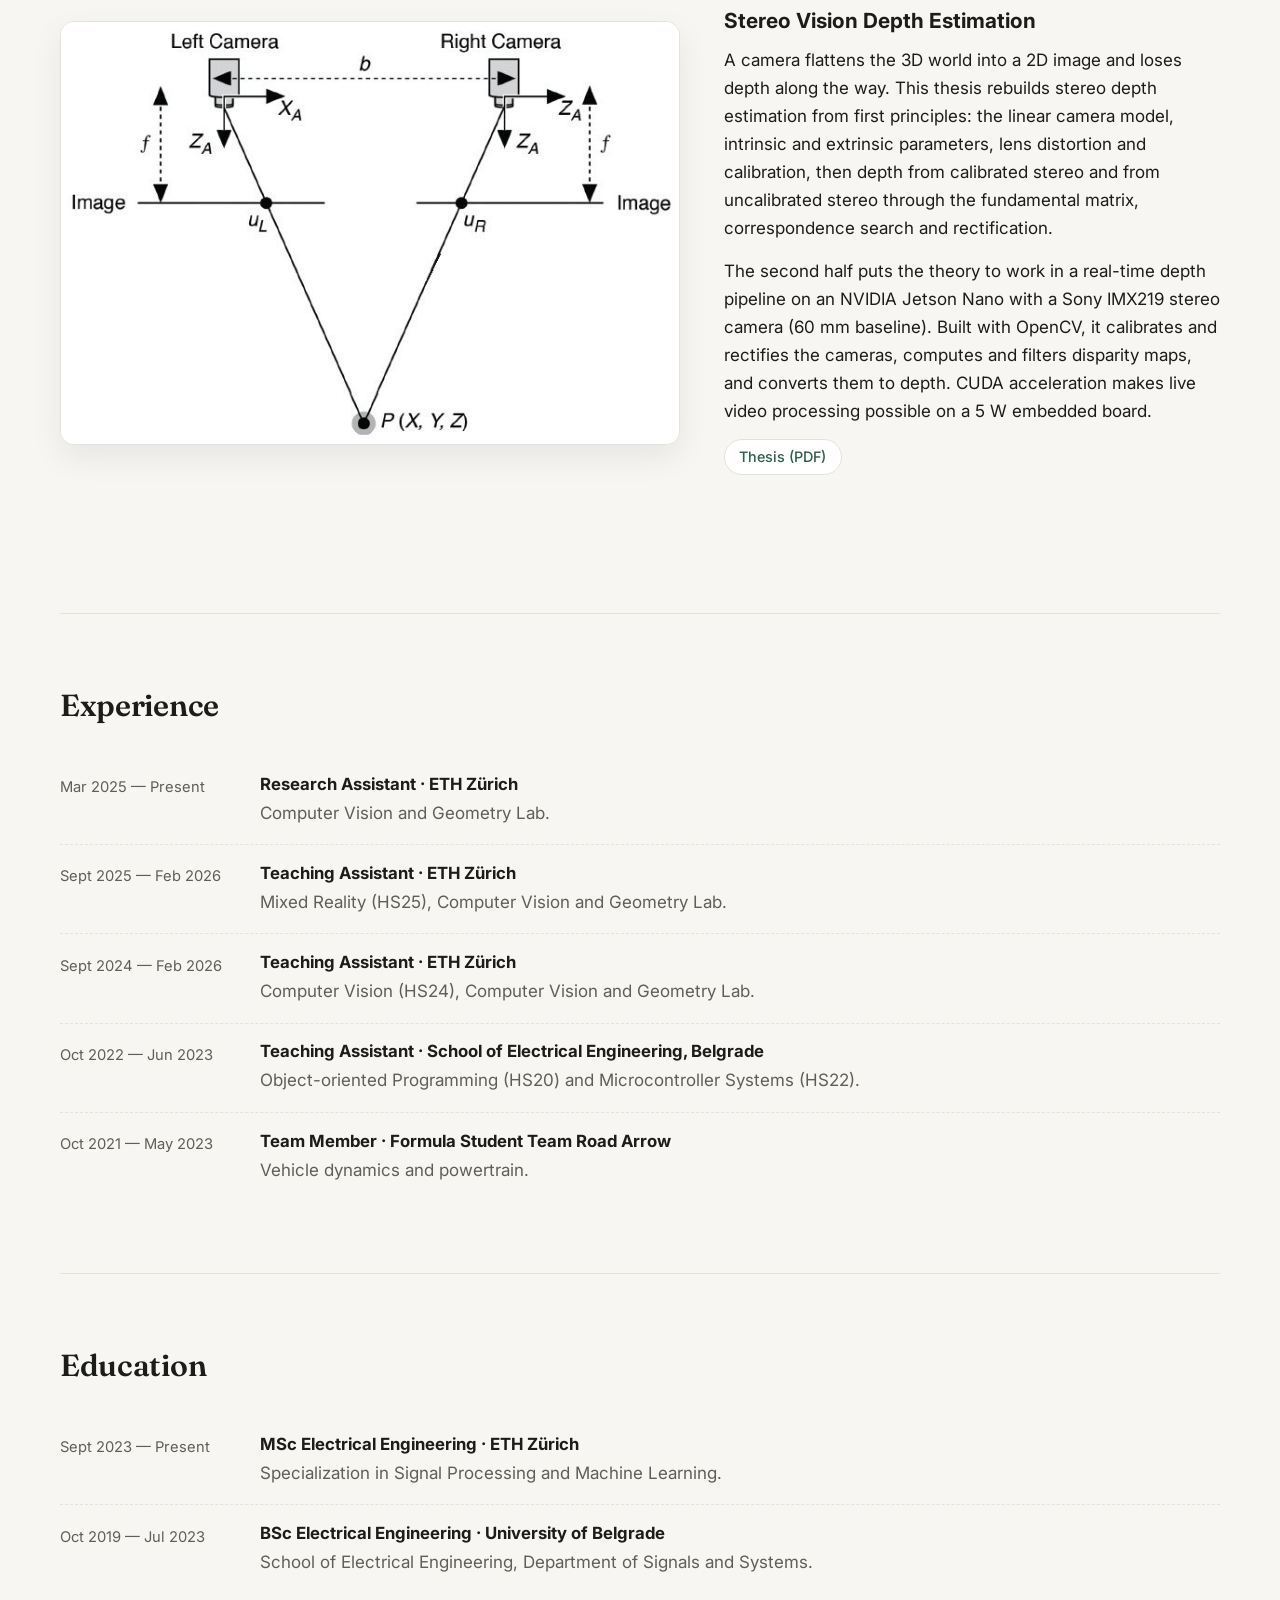
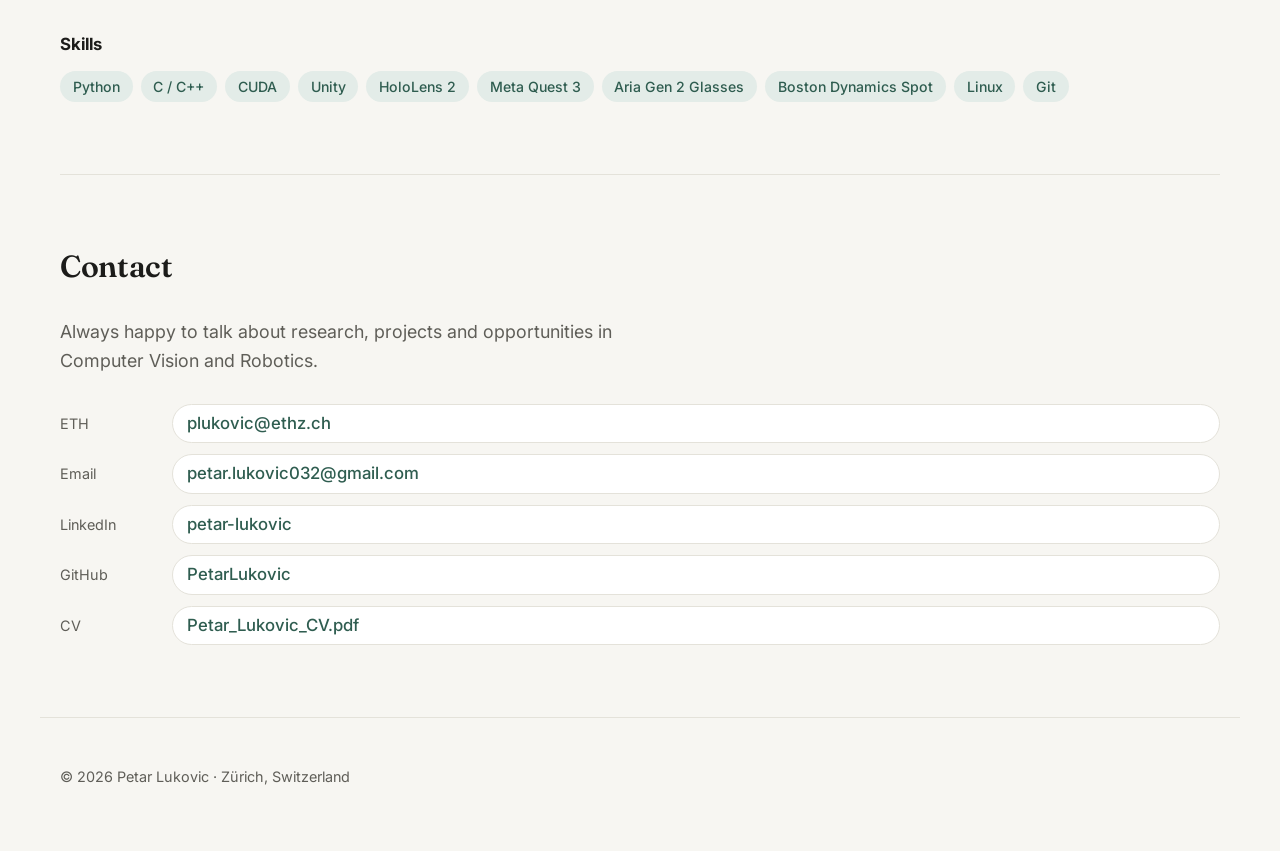
==== commit 155a0fb6: "Polygraph badge: drop venue Co-Authored-By: Claude Opus 5.5 <noreply@anthropic.com>" ====
--- a/index.html
+++ b/index.html
@@ -11,11 +11,13 @@
   <meta property="og:description" content="MSc student at ETH Zürich · Computer Vision, 3D Vision and Robotics.">
   <meta property="og:url" content="https://plukovic.com/">
   <meta property="og:image" content="https://plukovic.com/assets/og-image.jpg">
+  <meta property="og:image:secure_url" content="https://plukovic.com/assets/og-image.jpg">
+  <meta property="og:image:type" content="image/jpeg">
   <meta property="og:image:width" content="1200">
   <meta property="og:image:height" content="630">
   <meta property="og:image:alt" content="Petar Lukovic — Computer Vision, 3D Vision and Robotics">
   <meta property="og:site_name" content="Petar Lukovic">
-  <meta property="og:type" content="profile">
+  <meta property="og:type" content="website">
   <meta name="twitter:card" content="summary_large_image">
   <meta name="twitter:title" content="Petar Lukovic">
   <meta name="twitter:description" content="MSc student at ETH Zürich · Computer Vision, 3D Vision and Robotics.">
@@ -36,7 +38,7 @@
       <a href="#experience">Experience</a>
       <a class="nav-optional" href="#education">Education</a>
       <a href="#contact">Contact</a>
-      <a class="nav-cv" href="assets/Petar_Lukovic_CV.pdf?v=2" target="_blank" rel="noopener">CV</a>
+      <a class="nav-cv" href="assets/Petar_Lukovic_CV.pdf?v=2" data-goatcounter-click="cv-download" target="_blank" rel="noopener">CV</a>
     </nav>
   </header>
 
@@ -74,7 +76,7 @@
             <h3>Polygraph: Large-Scale Multi-Session Trajectory Optimization Using Pose Graphs</h3>
             <p>Robots, vehicles and AR devices revisit the same places many times, and every visit yields a trajectory that drifts and lives in its own coordinate frame. Polygraph merges them into one globally consistent set online, one keyframe cluster at a time, without ever building a 3D map.</p>
             <p>Loop-closure candidates come from learned image retrieval, are verified with sparse feature matching and monocular metric depth, and only enter the shared pose graph once independent evidence agrees. Evaluated on cars, HoloLens, iPad, Boston Dynamics Spot and handheld routes, it runs faster than the closest prior work while matching or improving its accuracy.</p>
-            <p class="badge">Under submission · ICRA 2027</p>
+            <p class="badge">Under submission</p>
             <p class="links"><span class="soon">Website · coming soon</span></p>
           </div>
         </article>
@@ -141,7 +143,7 @@
             <h3>Stereo Vision Depth Estimation</h3>
             <p>A camera flattens the 3D world into a 2D image and loses depth along the way. This thesis rebuilds stereo depth estimation from first principles: the linear camera model, intrinsic and extrinsic parameters, lens distortion and calibration, then depth from calibrated stereo and from uncalibrated stereo through the fundamental matrix, correspondence search and rectification.</p>
             <p>The second half puts the theory to work in a real-time depth pipeline on an NVIDIA Jetson Nano with a Sony IMX219 stereo camera (60 mm baseline). Built with OpenCV, it calibrates and rectifies the cameras, computes and filters disparity maps, and converts them to depth. CUDA acceleration makes live video processing possible on a 5 W embedded board.</p>
-            <p class="links"><a href="assets/Petar_Lukovic_Bachelor_Thesis.pdf" target="_blank" rel="noopener">Thesis (PDF)</a></p>
+            <p class="links"><a href="assets/Petar_Lukovic_Bachelor_Thesis.pdf" data-goatcounter-click="thesis-download" target="_blank" rel="noopener">Thesis (PDF)</a></p>
           </div>
         </article>
       </div>
@@ -219,9 +221,9 @@
       <ul class="links">
         <li><span>ETH</span><a href="mailto:plukovic@ethz.ch">plukovic@ethz.ch</a></li>
         <li><span>Email</span><a href="mailto:petar.lukovic032@gmail.com">petar.lukovic032@gmail.com</a></li>
-        <li><span>LinkedIn</span><a href="https://www.linkedin.com/in/petar-lukovic-57b17b335" target="_blank" rel="noopener">petar-lukovic</a></li>
-        <li><span>GitHub</span><a href="https://github.com/PetarLukovic" target="_blank" rel="noopener">PetarLukovic</a></li>
-        <li><span>CV</span><a href="assets/Petar_Lukovic_CV.pdf?v=2" target="_blank" rel="noopener">Petar_Lukovic_CV.pdf</a></li>
+        <li><span>LinkedIn</span><a data-goatcounter-click="linkedin" href="https://www.linkedin.com/in/petar-lukovic-57b17b335" target="_blank" rel="noopener">petar-lukovic</a></li>
+        <li><span>GitHub</span><a data-goatcounter-click="github" href="https://github.com/PetarLukovic" target="_blank" rel="noopener">PetarLukovic</a></li>
+        <li><span>CV</span><a href="assets/Petar_Lukovic_CV.pdf?v=2" data-goatcounter-click="cv-download" target="_blank" rel="noopener">Petar_Lukovic_CV.pdf</a></li>
       </ul>
     </section>
   </main>
@@ -231,5 +233,6 @@
   </footer>
 
   <script>document.getElementById('year').textContent = new Date().getFullYear();</script>
+  <script data-goatcounter="https://plukovic.goatcounter.com/count" async src="https://gc.zgo.at/count.js"></script>
 </body>
 </html>
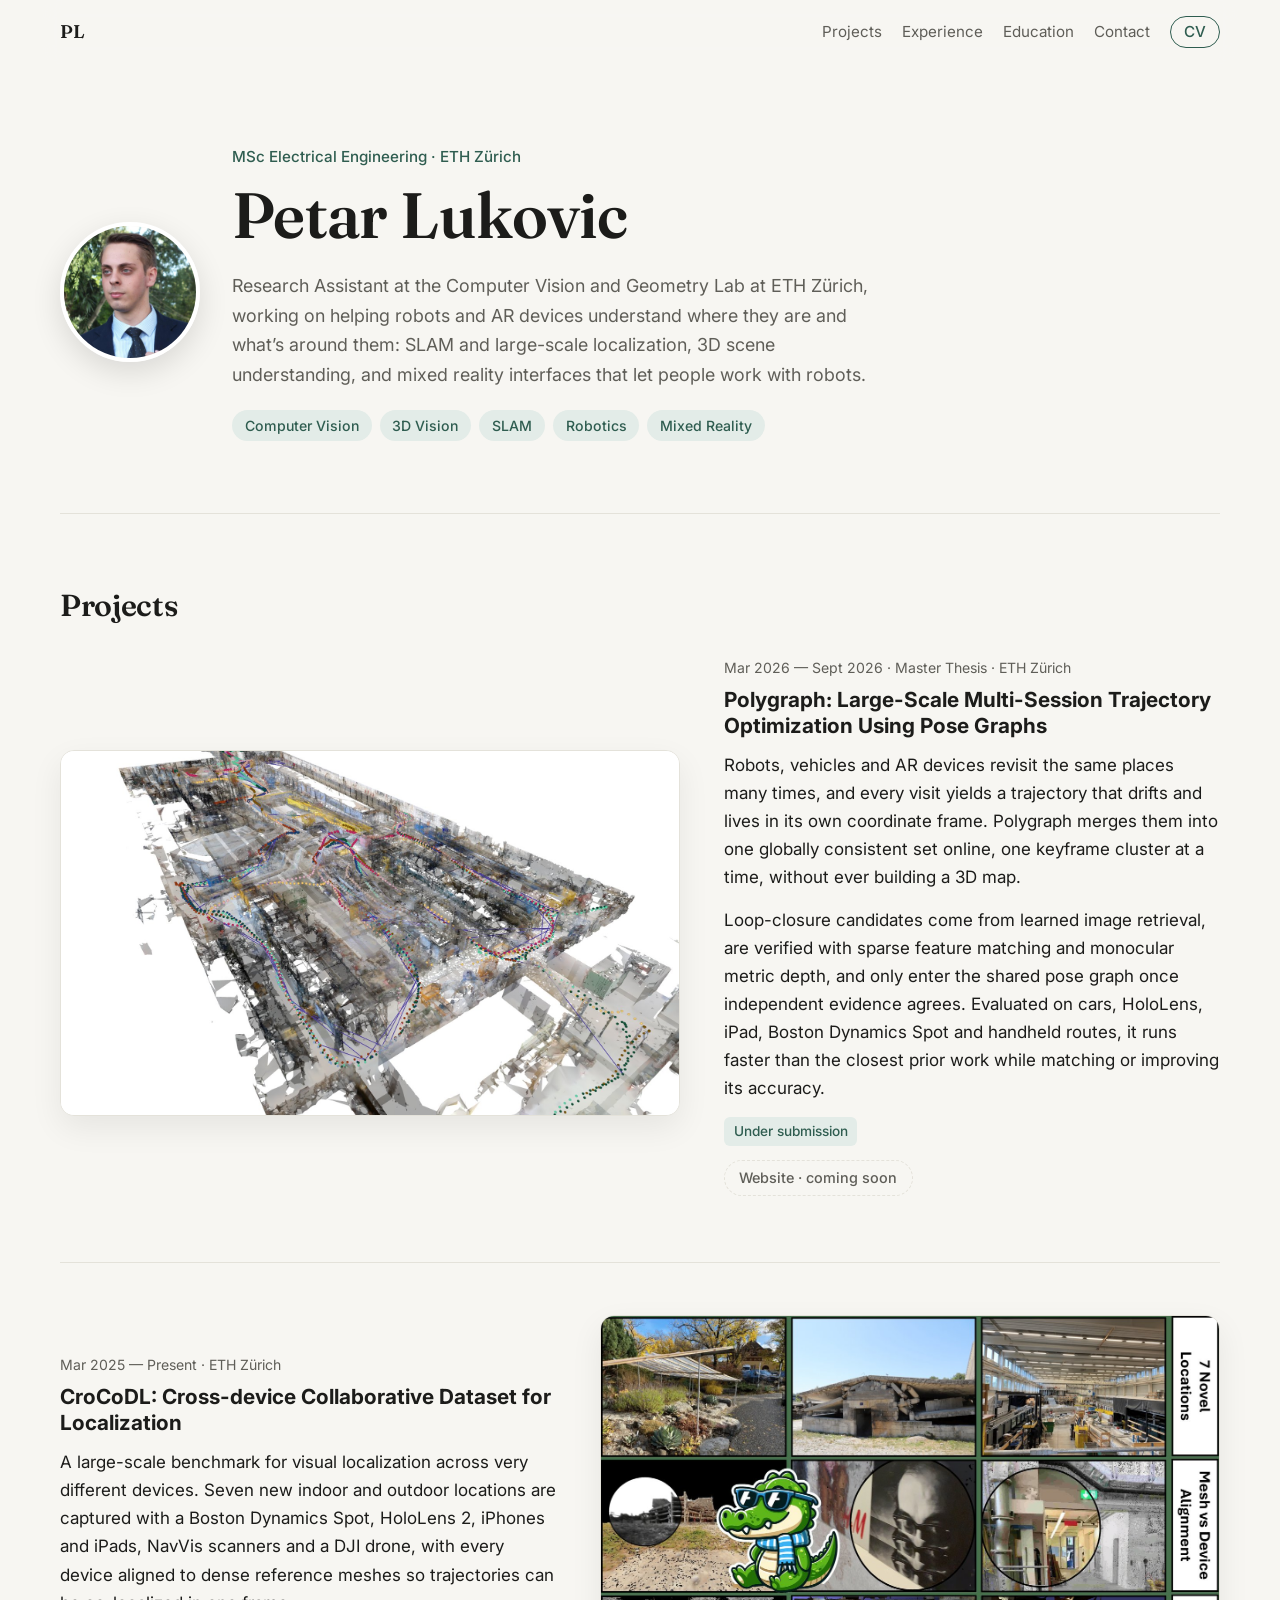
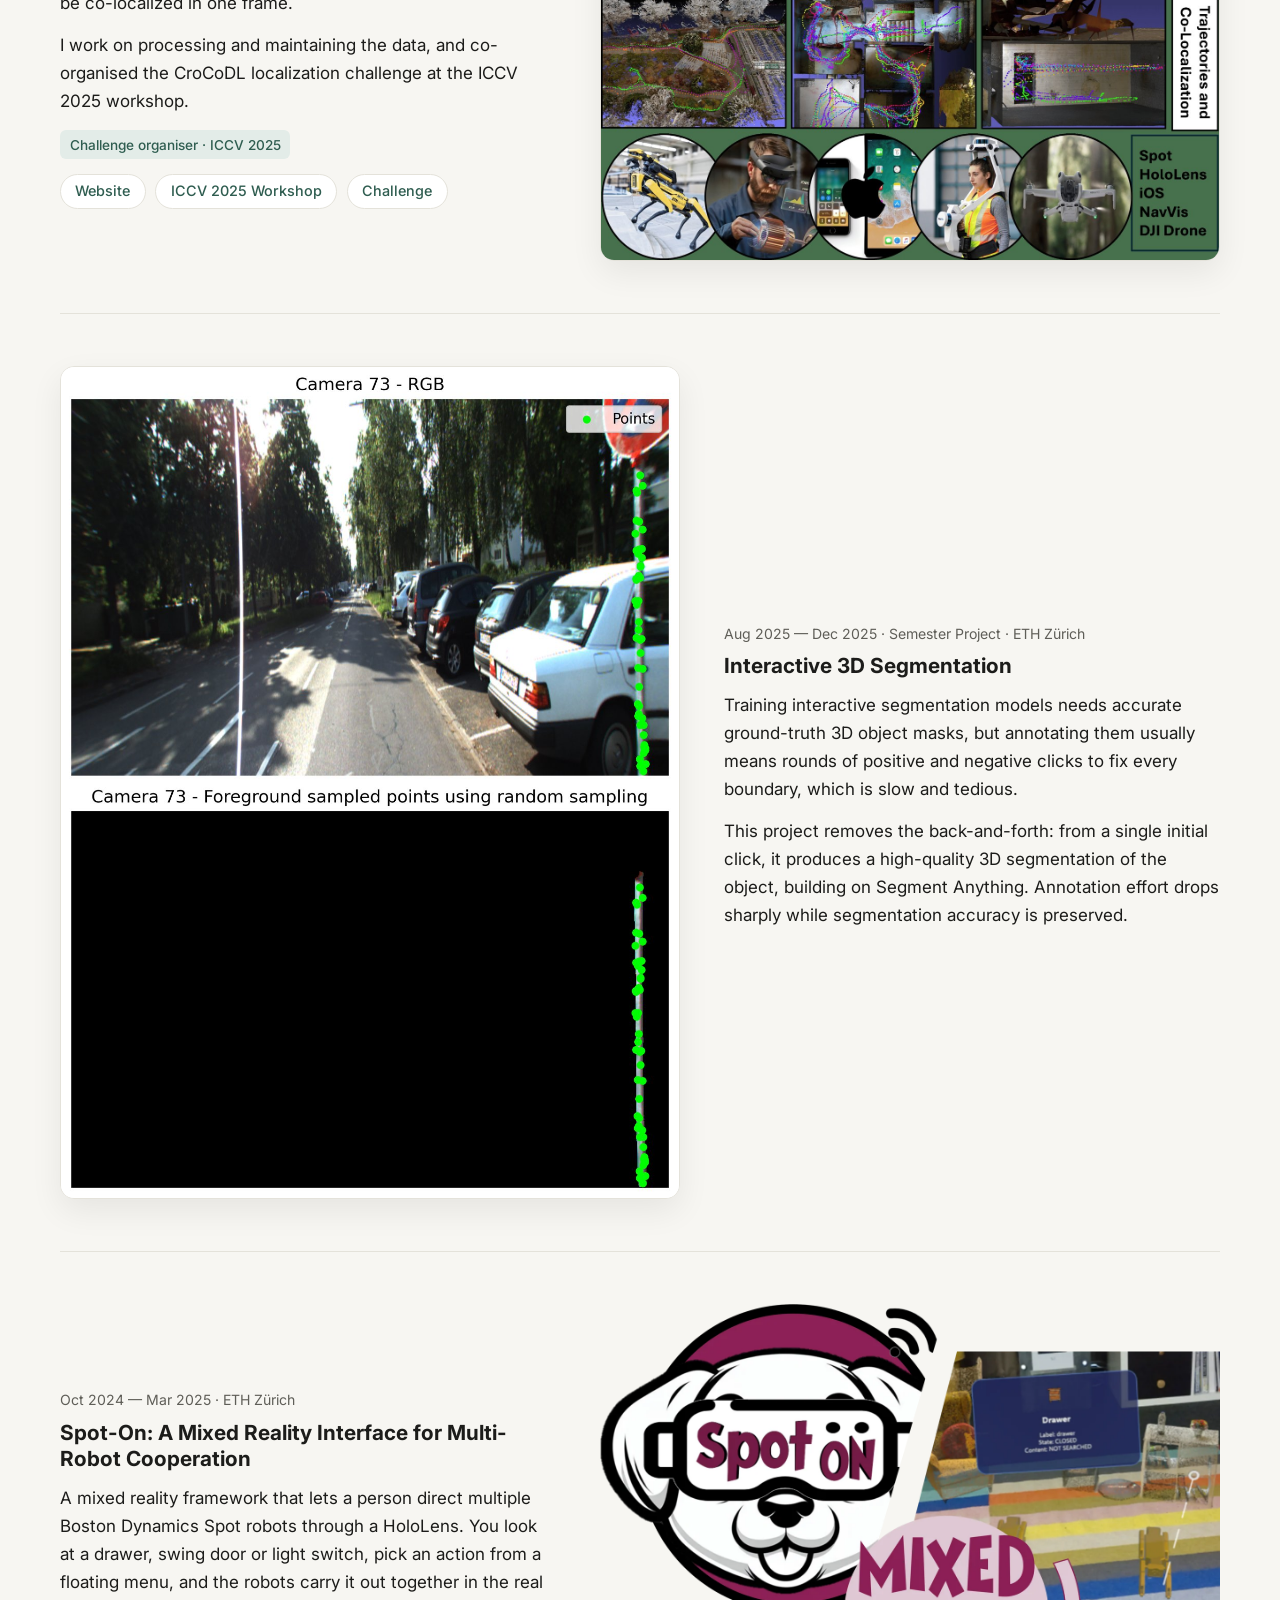
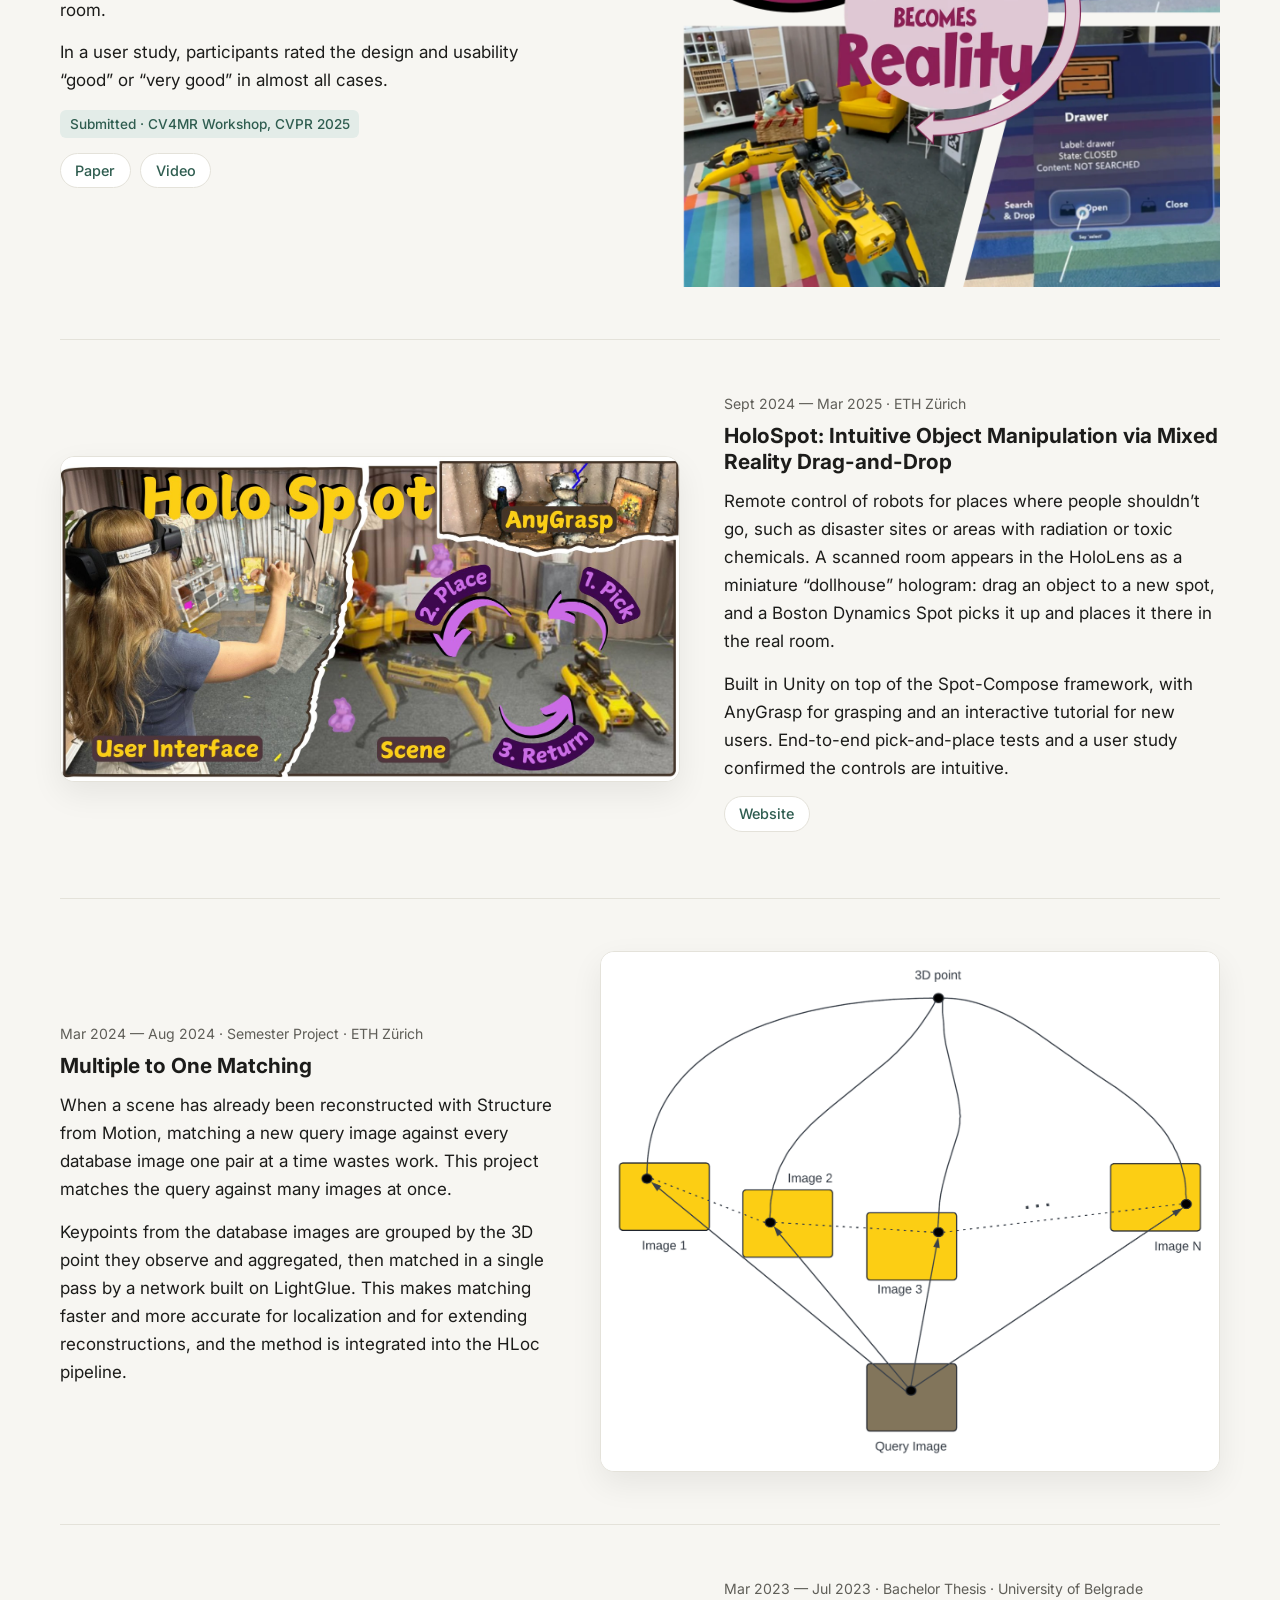
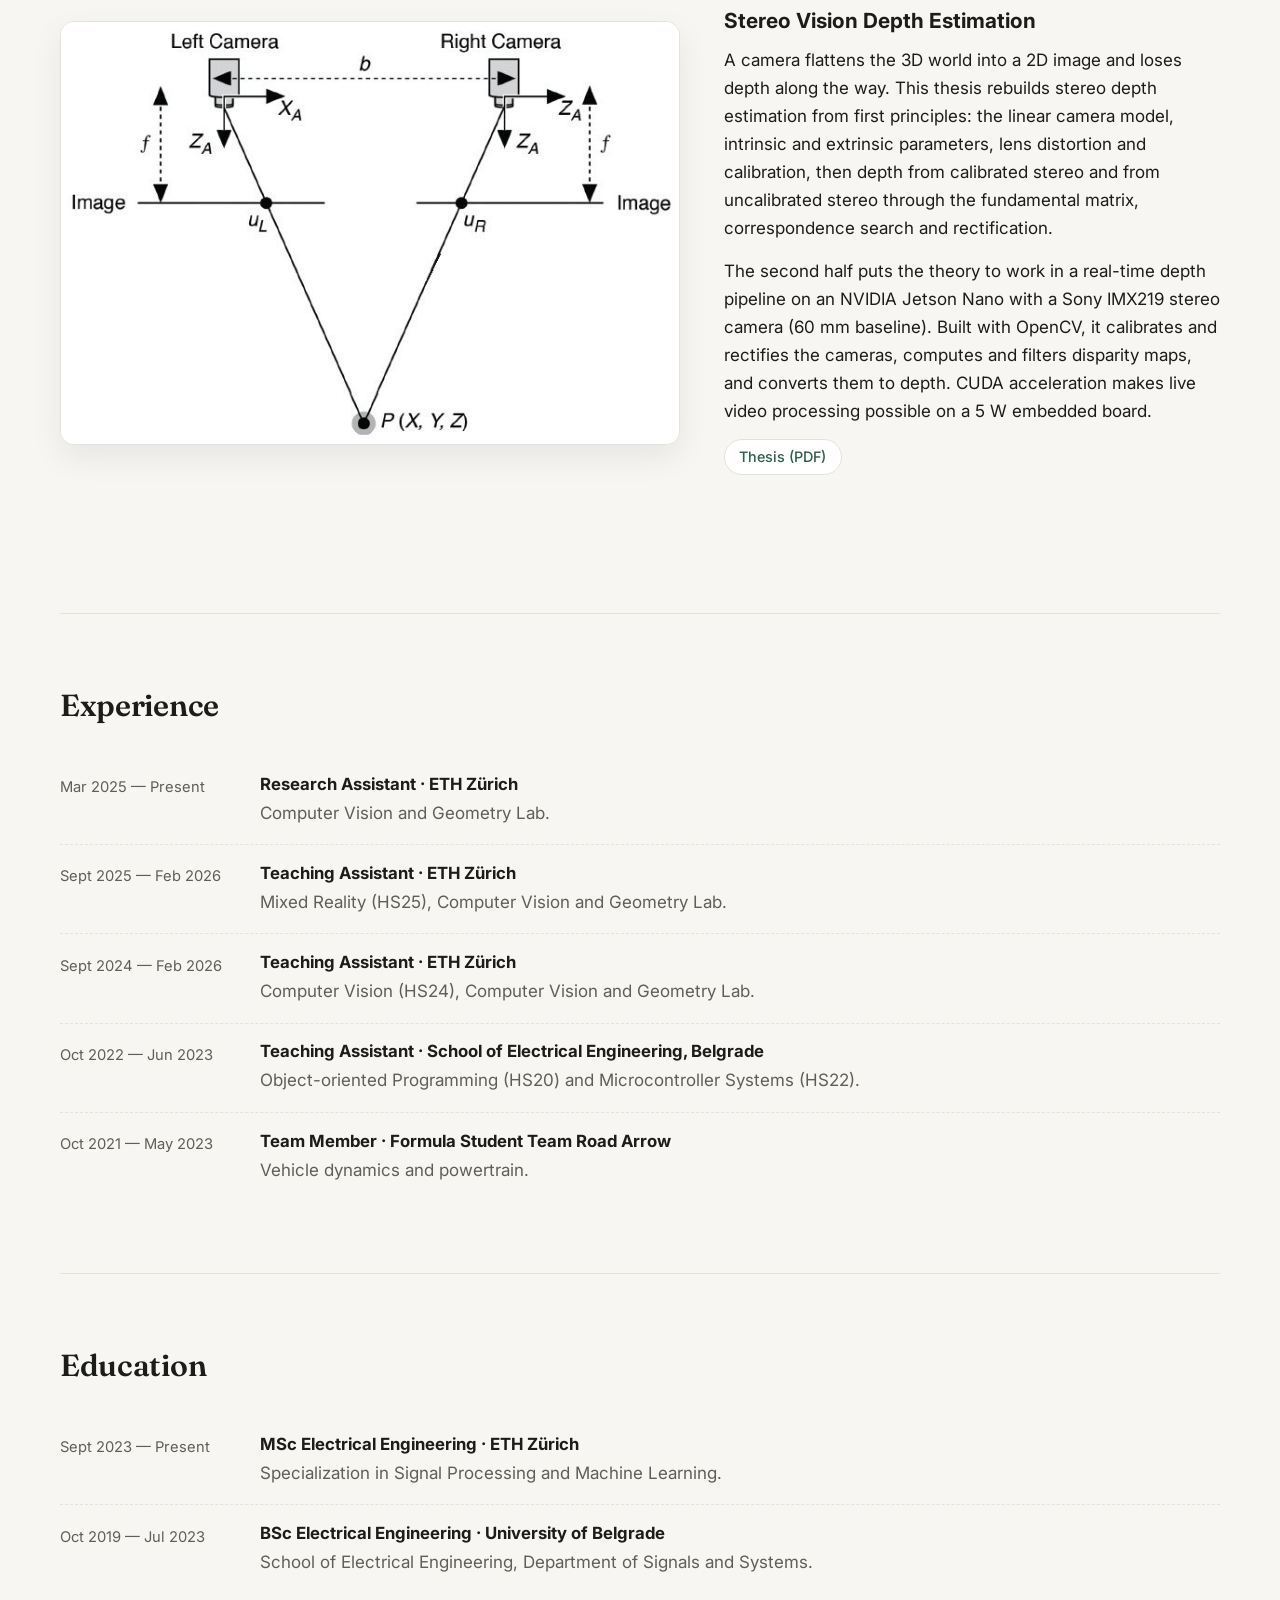
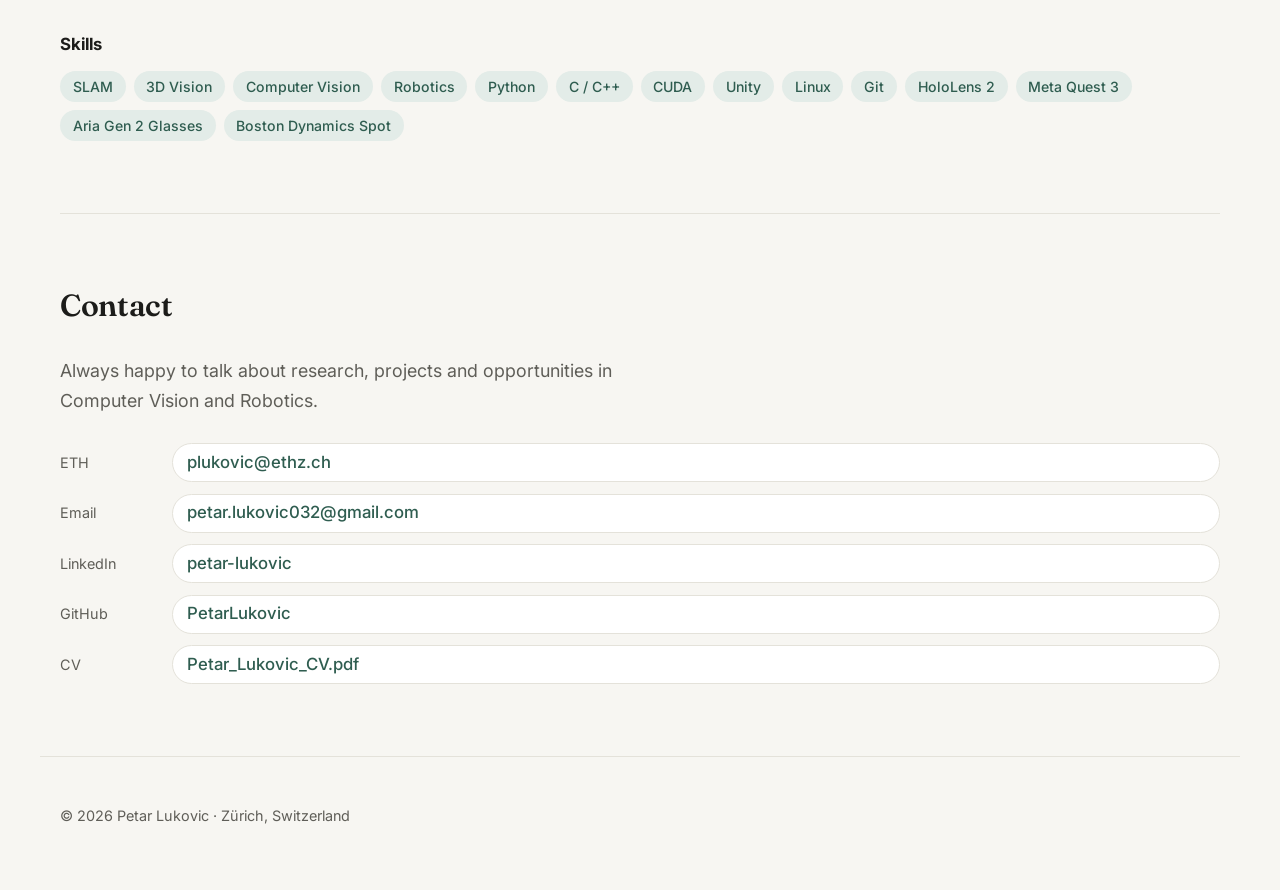
==== commit 4f585edb: "Update CV, third-person intro, add SLAM and 3D Vision to skills Co-Authored-By: Claude Opus 5.5 <nor" ====
--- a/index.html
+++ b/index.html
@@ -38,7 +38,7 @@
       <a href="#experience">Experience</a>
       <a class="nav-optional" href="#education">Education</a>
       <a href="#contact">Contact</a>
-      <a class="nav-cv" href="assets/Petar_Lukovic_CV.pdf?v=2" data-goatcounter-click="cv-download" target="_blank" rel="noopener">CV</a>
+      <a class="nav-cv" href="assets/Petar_Lukovic_CV.pdf?v=3" data-goatcounter-click="cv-download" target="_blank" rel="noopener">CV</a>
     </nav>
   </header>
 
@@ -49,12 +49,12 @@
         <p class="eyebrow">MSc Electrical Engineering · ETH Zürich</p>
         <h1>Petar Lukovic</h1>
         <p class="lede">
-          I’m a Research Assistant at the Computer Vision and Geometry Lab at ETH Zürich. I work on helping robots and
-          AR devices understand where they are and what’s around them: large-scale localization and mapping, 3D scene
+          Research Assistant at the Computer Vision and Geometry Lab at ETH Zürich, working on helping robots and
+          AR devices understand where they are and what’s around them: SLAM and large-scale localization, 3D scene
           understanding, and mixed reality interfaces that let people work with robots.
         </p>
         <ul class="chips" aria-label="Research interests">
-          <li>Computer Vision</li><li>3D Vision</li><li>Robotics</li><li>Mixed Reality</li>
+          <li>Computer Vision</li><li>3D Vision</li><li>SLAM</li><li>Robotics</li><li>Mixed Reality</li>
         </ul>
       </div>
     </section>
@@ -210,8 +210,9 @@
       </ol>
       <h3 class="subhead">Skills</h3>
       <ul class="chips">
-        <li>Python</li><li>C / C++</li><li>CUDA</li><li>Unity</li>
-        <li>HoloLens 2</li><li>Meta Quest 3</li><li>Aria Gen 2 Glasses</li><li>Boston Dynamics Spot</li><li>Linux</li><li>Git</li>
+        <li>SLAM</li><li>3D Vision</li><li>Computer Vision</li><li>Robotics</li>
+        <li>Python</li><li>C / C++</li><li>CUDA</li><li>Unity</li><li>Linux</li><li>Git</li>
+        <li>HoloLens 2</li><li>Meta Quest 3</li><li>Aria Gen 2 Glasses</li><li>Boston Dynamics Spot</li>
       </ul>
     </section>
 
@@ -223,7 +224,7 @@
         <li><span>Email</span><a href="mailto:petar.lukovic032@gmail.com">petar.lukovic032@gmail.com</a></li>
         <li><span>LinkedIn</span><a data-goatcounter-click="linkedin" href="https://www.linkedin.com/in/petar-lukovic-57b17b335" target="_blank" rel="noopener">petar-lukovic</a></li>
         <li><span>GitHub</span><a data-goatcounter-click="github" href="https://github.com/PetarLukovic" target="_blank" rel="noopener">PetarLukovic</a></li>
-        <li><span>CV</span><a href="assets/Petar_Lukovic_CV.pdf?v=2" data-goatcounter-click="cv-download" target="_blank" rel="noopener">Petar_Lukovic_CV.pdf</a></li>
+        <li><span>CV</span><a href="assets/Petar_Lukovic_CV.pdf?v=3" data-goatcounter-click="cv-download" target="_blank" rel="noopener">Petar_Lukovic_CV.pdf</a></li>
       </ul>
     </section>
   </main>
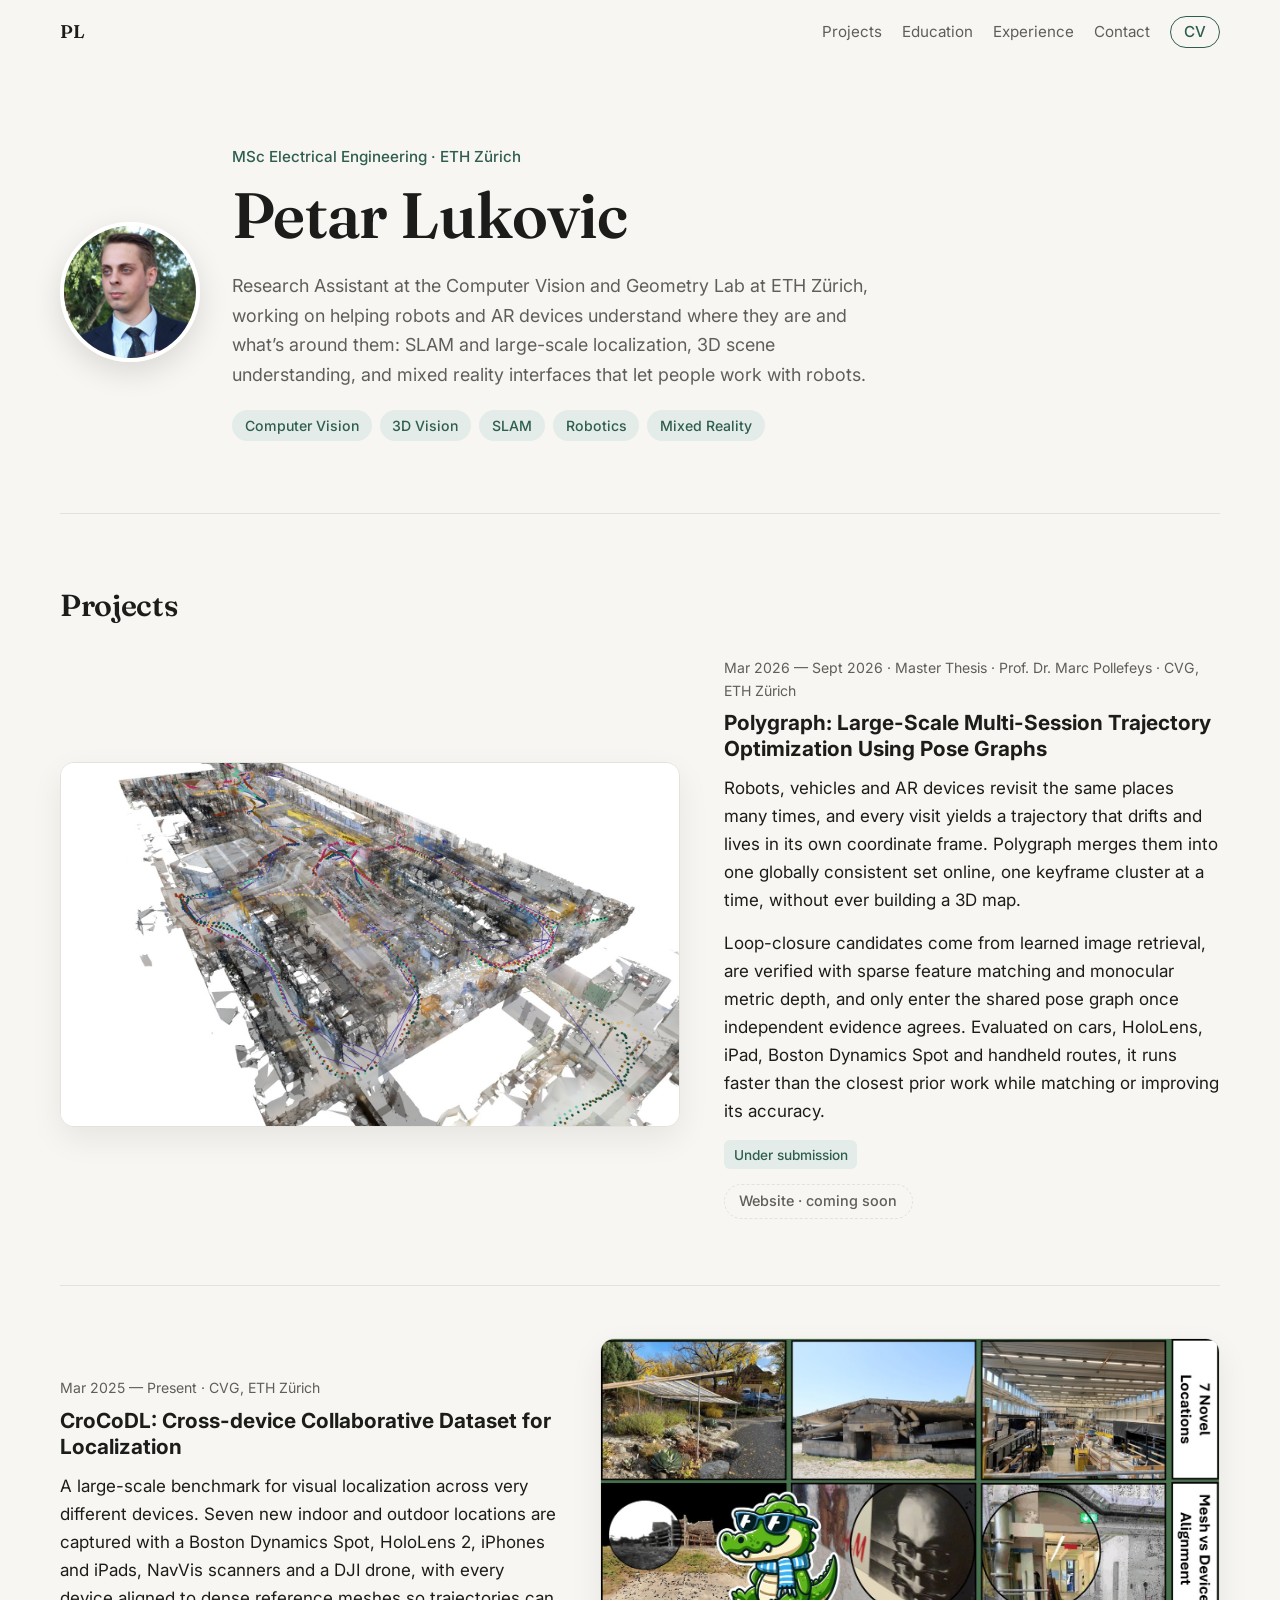
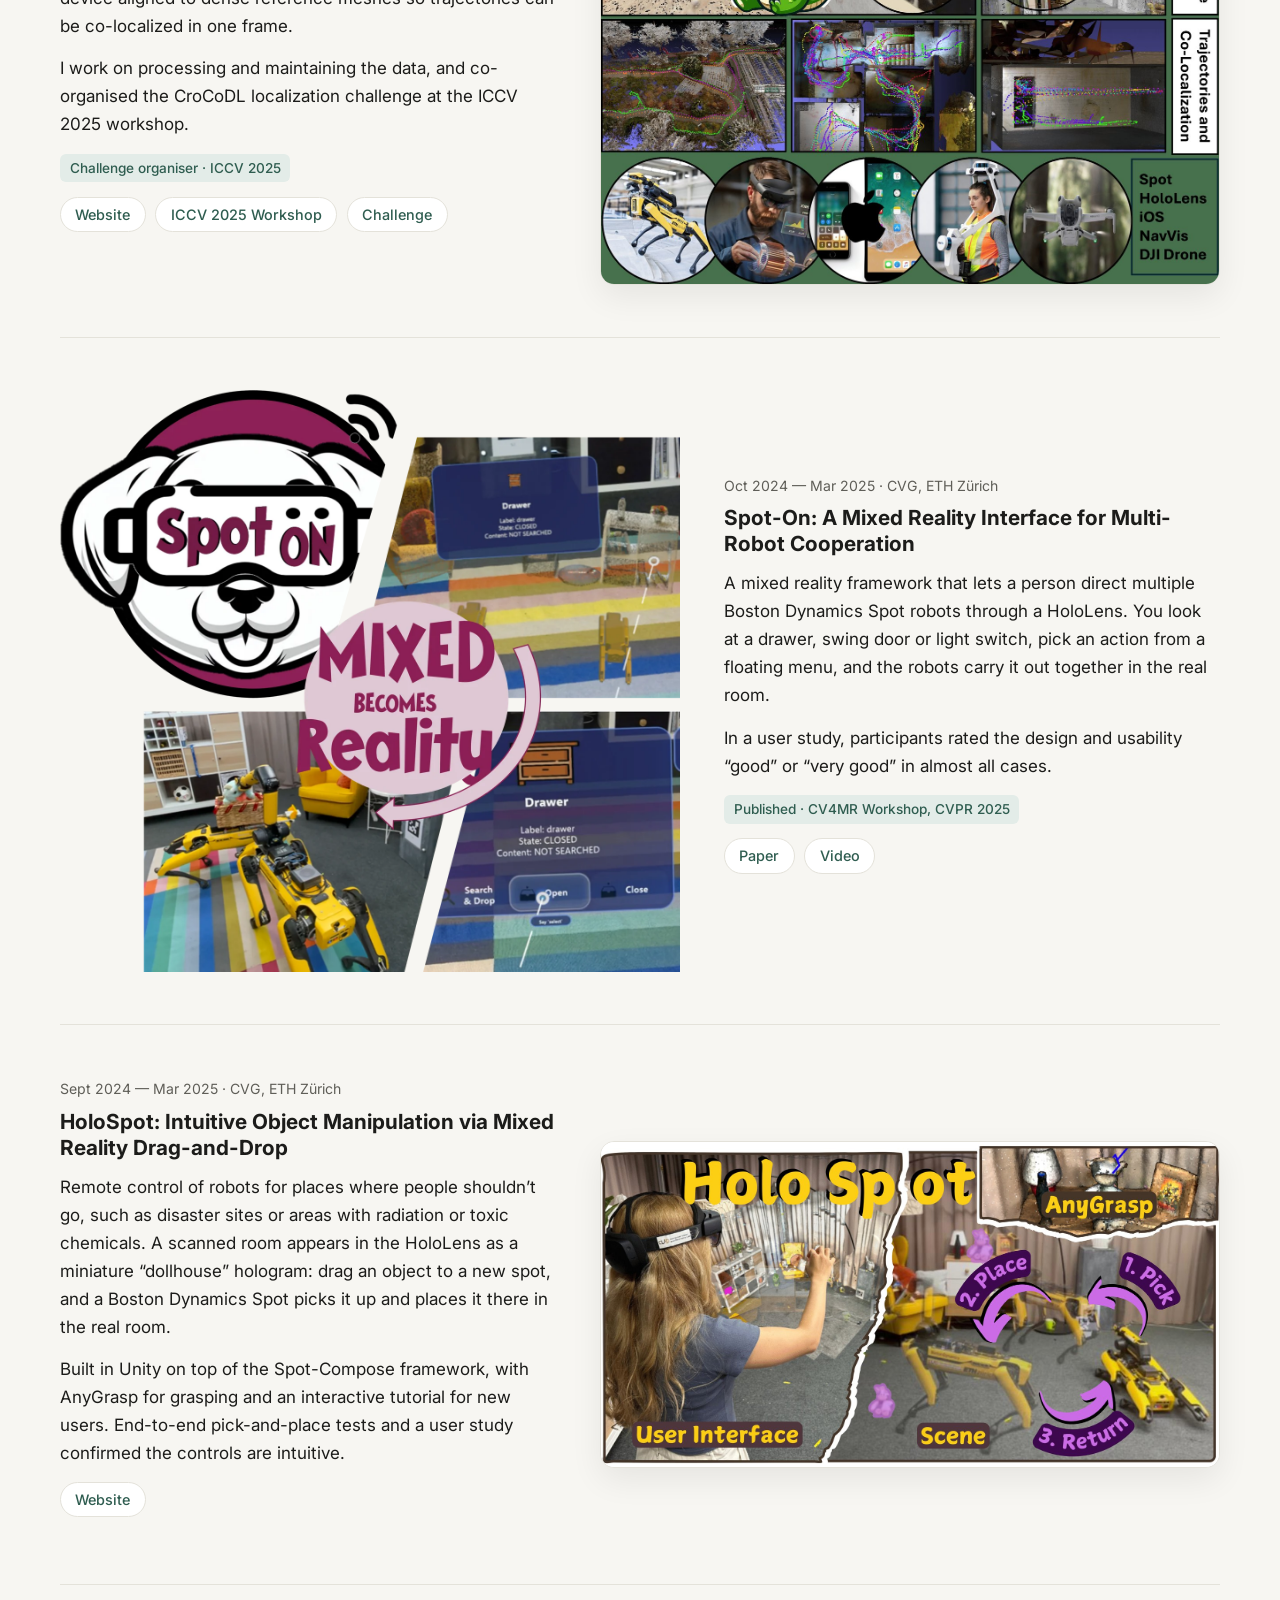
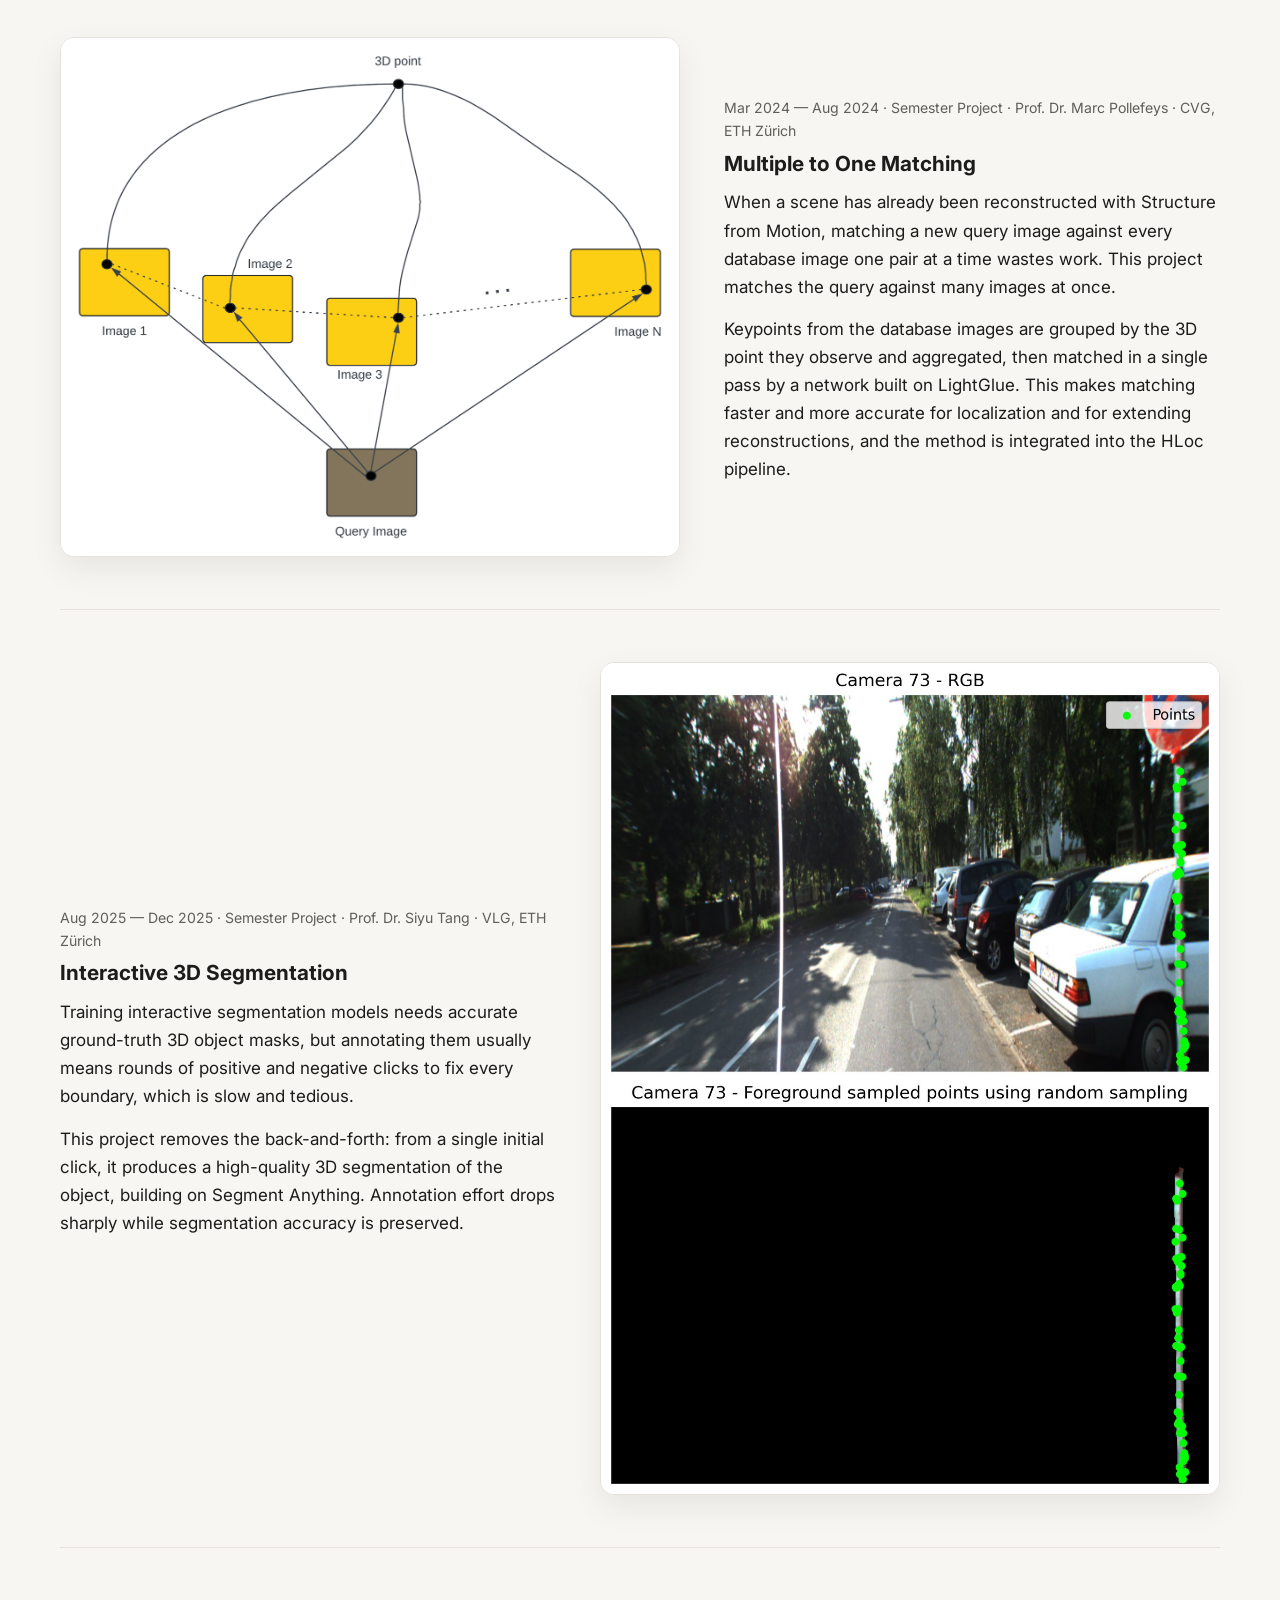
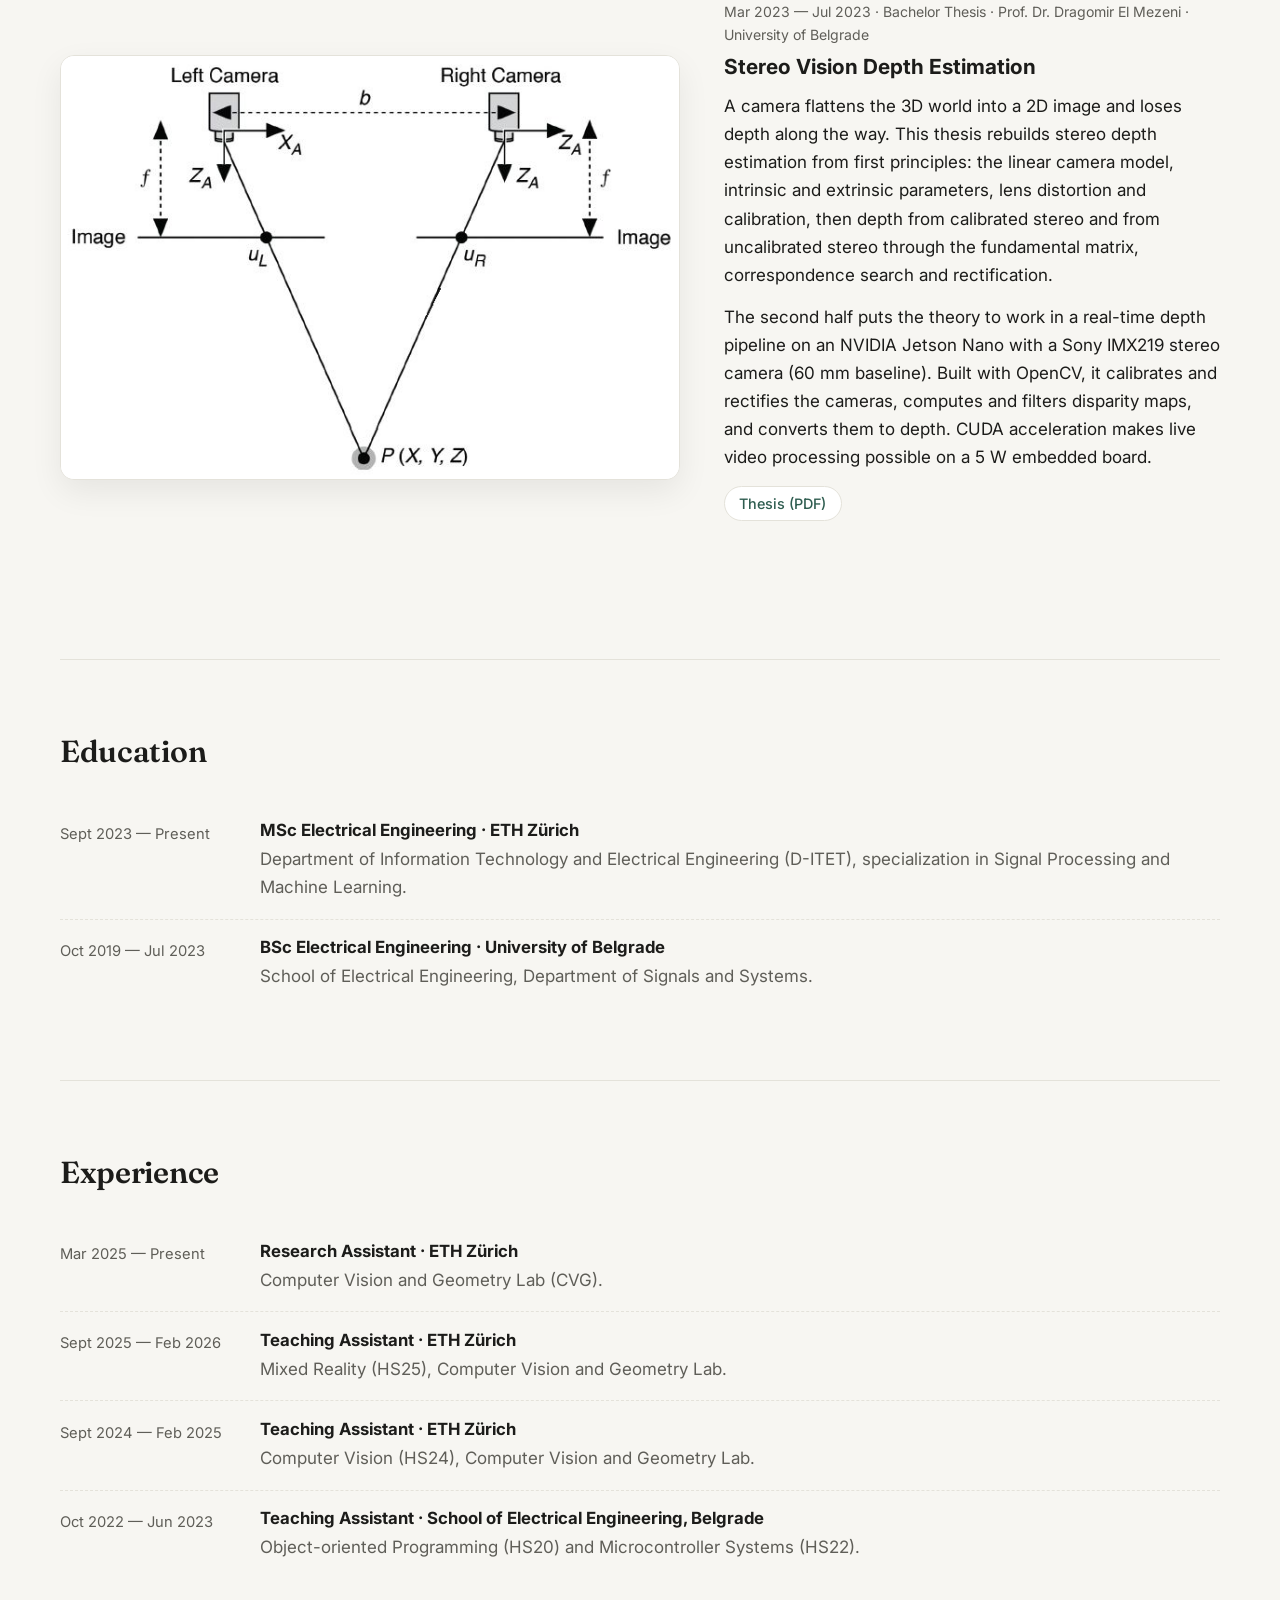
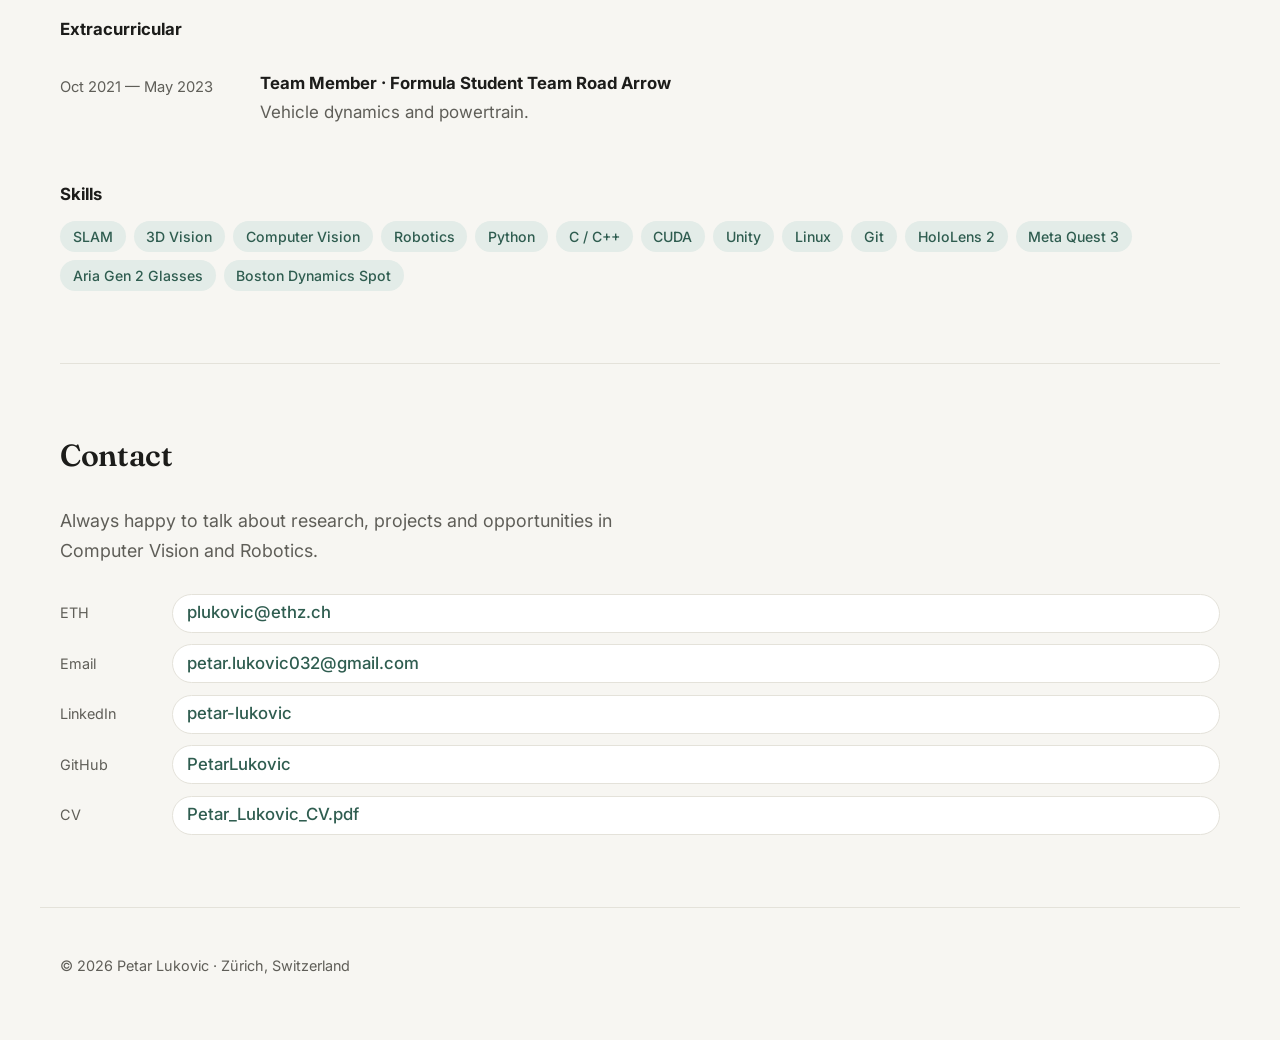
==== commit 40cb42d8: "Align with new CV: Spot-On published, supervisors and labs, education/experience updates Co-Authored" ====
--- a/index.html
+++ b/index.html
@@ -35,10 +35,10 @@
     <a class="logo" href="#top" aria-label="Home">PL</a>
     <nav>
       <a href="#projects">Projects</a>
+      <a class="nav-optional" href="#education">Education</a>
       <a href="#experience">Experience</a>
-      <a class="nav-optional" href="#education">Education</a>
       <a href="#contact">Contact</a>
-      <a class="nav-cv" href="assets/Petar_Lukovic_CV.pdf?v=3" data-goatcounter-click="cv-download" target="_blank" rel="noopener">CV</a>
+      <a class="nav-cv" href="assets/Petar_Lukovic_CV.pdf?v=4" data-goatcounter-click="cv-download" target="_blank" rel="noopener">CV</a>
     </nav>
   </header>
 
@@ -72,7 +72,7 @@
         <article class="project">
           <div class="media"><img src="assets/projects/polygraph.jpg" alt="Multi-session trajectories from Polygraph aligned in one frame over a 3D reconstruction of an industrial hall" loading="lazy" width="1600" height="941"></div>
           <div class="details">
-            <p class="meta">Mar 2026 — Sept 2026 · Master Thesis · ETH Zürich</p>
+            <p class="meta">Mar 2026 — Sept 2026 · Master Thesis · Prof. Dr. Marc Pollefeys · CVG, ETH Zürich</p>
             <h3>Polygraph: Large-Scale Multi-Session Trajectory Optimization Using Pose Graphs</h3>
             <p>Robots, vehicles and AR devices revisit the same places many times, and every visit yields a trajectory that drifts and lives in its own coordinate frame. Polygraph merges them into one globally consistent set online, one keyframe cluster at a time, without ever building a 3D map.</p>
             <p>Loop-closure candidates come from learned image retrieval, are verified with sparse feature matching and monocular metric depth, and only enter the shared pose graph once independent evidence agrees. Evaluated on cars, HoloLens, iPad, Boston Dynamics Spot and handheld routes, it runs faster than the closest prior work while matching or improving its accuracy.</p>
@@ -84,7 +84,7 @@
         <article class="project">
           <div class="media"><img src="assets/projects/crocodl.jpg" alt="CroCoDL teaser: seven capture locations, mesh-to-device alignment, co-localized trajectories, and the capture devices Spot, HoloLens, iOS, NavVis and a DJI drone" loading="lazy" width="1400" height="1233"></div>
           <div class="details">
-            <p class="meta">Mar 2025 — Present · ETH Zürich</p>
+            <p class="meta">Mar 2025 — Present · CVG, ETH Zürich</p>
             <h3>CroCoDL: Cross-device Collaborative Dataset for Localization</h3>
             <p>A large-scale benchmark for visual localization across very different devices. Seven new indoor and outdoor locations are captured with a Boston Dynamics Spot, HoloLens 2, iPhones and iPads, NavVis scanners and a DJI drone, with every device aligned to dense reference meshes so trajectories can be co-localized in one frame.</p>
             <p>I work on processing and maintaining the data, and co-organised the CroCoDL localization challenge at the ICCV 2025 workshop.</p>
@@ -94,23 +94,13 @@
         </article>
 
         <article class="project">
-          <div class="media"><img src="assets/projects/interactive-seg.jpg" alt="A street scene with a sign pole selected, and below it the pole segmented out with foreground points sampled along it" loading="lazy" width="1200" height="1613"></div>
-          <div class="details">
-            <p class="meta">Aug 2025 — Dec 2025 · Semester Project · ETH Zürich</p>
-            <h3>Interactive 3D Segmentation</h3>
-            <p>Training interactive segmentation models needs accurate ground-truth 3D object masks, but annotating them usually means rounds of positive and negative clicks to fix every boundary, which is slow and tedious.</p>
-            <p>This project removes the back-and-forth: from a single initial click, it produces a high-quality 3D segmentation of the object, building on Segment Anything. Annotation effort drops sharply while segmentation accuracy is preserved.</p>
-          </div>
-        </article>
-
-        <article class="project">
           <div class="media bare"><img src="assets/projects/spot-on.webp" alt="Spot-On teaser: the Spot-On logo, HoloLens menus for a drawer with Open, Close and Search options, and a Spot robot carrying out the task" loading="lazy" width="1400" height="1316"></div>
           <div class="details">
-            <p class="meta">Oct 2024 — Mar 2025 · ETH Zürich</p>
+            <p class="meta">Oct 2024 — Mar 2025 · CVG, ETH Zürich</p>
             <h3>Spot-On: A Mixed Reality Interface for Multi-Robot Cooperation</h3>
             <p>A mixed reality framework that lets a person direct multiple Boston Dynamics Spot robots through a HoloLens. You look at a drawer, swing door or light switch, pick an action from a floating menu, and the robots carry it out together in the real room.</p>
             <p>In a user study, participants rated the design and usability “good” or “very good” in almost all cases.</p>
-            <p class="badge">Submitted · CV4MR Workshop, CVPR 2025</p>
+            <p class="badge">Published · CV4MR Workshop, CVPR 2025</p>
             <p class="links"><a href="https://arxiv.org/abs/2505.22539" target="_blank" rel="noopener">Paper</a><a href="https://photos.google.com/share/AF1QipOdTeWqNLBI-GcAYUT3ywXGD4rVqE6UBObEha_rrxY-ftb34PGd6Ek_3VBwO-O1vA?key=NE51X2RUOHpnZnJ6UEJOTnNJc1V5LWxIazNtMWFB" target="_blank" rel="noopener">Video</a></p>
           </div>
         </article>
@@ -118,7 +108,7 @@
         <article class="project">
           <div class="media"><img src="assets/projects/holospot.jpg" alt="HoloSpot: a user wearing a HoloLens drags a teddy bear in a miniature hologram of the room, and a Spot robot picks it up, places it and returns" loading="lazy" width="1600" height="841"></div>
           <div class="details">
-            <p class="meta">Sept 2024 — Mar 2025 · ETH Zürich</p>
+            <p class="meta">Sept 2024 — Mar 2025 · CVG, ETH Zürich</p>
             <h3>HoloSpot: Intuitive Object Manipulation via Mixed Reality Drag-and-Drop</h3>
             <p>Remote control of robots for places where people shouldn’t go, such as disaster sites or areas with radiation or toxic chemicals. A scanned room appears in the HoloLens as a miniature “dollhouse” hologram: drag an object to a new spot, and a Boston Dynamics Spot picks it up and places it there in the real room.</p>
             <p>Built in Unity on top of the Spot-Compose framework, with AnyGrasp for grasping and an interactive tutorial for new users. End-to-end pick-and-place tests and a user study confirmed the controls are intuitive.</p>
@@ -129,7 +119,7 @@
         <article class="project">
           <div class="media"><img src="assets/projects/one-to-many.png" alt="Diagram: a keypoint in the query image is matched at once to the keypoints in images 1 to N that observe the same 3D point" loading="lazy" width="1400" height="1175"></div>
           <div class="details">
-            <p class="meta">Mar 2024 — Aug 2024 · Semester Project · ETH Zürich</p>
+            <p class="meta">Mar 2024 — Aug 2024 · Semester Project · Prof. Dr. Marc Pollefeys · CVG, ETH Zürich</p>
             <h3>Multiple to One Matching</h3>
             <p>When a scene has already been reconstructed with Structure from Motion, matching a new query image against every database image one pair at a time wastes work. This project matches the query against many images at once.</p>
             <p>Keypoints from the database images are grouped by the 3D point they observe and aggregated, then matched in a single pass by a network built on LightGlue. This makes matching faster and more accurate for localization and for extending reconstructions, and the method is integrated into the HLoc pipeline.</p>
@@ -137,9 +127,19 @@
         </article>
 
         <article class="project">
+          <div class="media"><img src="assets/projects/interactive-seg.jpg" alt="A street scene with a sign pole selected, and below it the pole segmented out with foreground points sampled along it" loading="lazy" width="1200" height="1613"></div>
+          <div class="details">
+            <p class="meta">Aug 2025 — Dec 2025 · Semester Project · Prof. Dr. Siyu Tang · VLG, ETH Zürich</p>
+            <h3>Interactive 3D Segmentation</h3>
+            <p>Training interactive segmentation models needs accurate ground-truth 3D object masks, but annotating them usually means rounds of positive and negative clicks to fix every boundary, which is slow and tedious.</p>
+            <p>This project removes the back-and-forth: from a single initial click, it produces a high-quality 3D segmentation of the object, building on Segment Anything. Annotation effort drops sharply while segmentation accuracy is preserved.</p>
+          </div>
+        </article>
+
+        <article class="project">
           <div class="media"><img src="assets/projects/stereo.png" alt="Simple stereo geometry: left and right cameras separated by baseline b, both with focal length f, observing point P at image positions u_L and u_R" loading="lazy" width="664" height="454"></div>
           <div class="details">
-            <p class="meta">Mar 2023 — Jul 2023 · Bachelor Thesis · University of Belgrade</p>
+            <p class="meta">Mar 2023 — Jul 2023 · Bachelor Thesis · Prof. Dr. Dragomir El Mezeni · University of Belgrade</p>
             <h3>Stereo Vision Depth Estimation</h3>
             <p>A camera flattens the 3D world into a 2D image and loses depth along the way. This thesis rebuilds stereo depth estimation from first principles: the linear camera model, intrinsic and extrinsic parameters, lens distortion and calibration, then depth from calibrated stereo and from uncalibrated stereo through the fundamental matrix, correspondence search and rectification.</p>
             <p>The second half puts the theory to work in a real-time depth pipeline on an NVIDIA Jetson Nano with a Sony IMX219 stereo camera (60 mm baseline). Built with OpenCV, it calibrates and rectifies the cameras, computes and filters disparity maps, and converts them to depth. CUDA acceleration makes live video processing possible on a 5 W embedded board.</p>
@@ -149,6 +149,26 @@
       </div>
     </section>
 
+    <section id="education">
+      <h2>Education</h2>
+      <ol class="timeline">
+        <li>
+          <span class="when">Sept 2023 — Present</span>
+          <div>
+            <h3>MSc Electrical Engineering · ETH Zürich</h3>
+            <p>Department of Information Technology and Electrical Engineering (D-ITET), specialization in Signal Processing and Machine Learning.</p>
+          </div>
+        </li>
+        <li>
+          <span class="when">Oct 2019 — Jul 2023</span>
+          <div>
+            <h3>BSc Electrical Engineering · University of Belgrade</h3>
+            <p>School of Electrical Engineering, Department of Signals and Systems.</p>
+          </div>
+        </li>
+      </ol>
+    </section>
+
     <section id="experience">
       <h2>Experience</h2>
       <ol class="timeline">
@@ -156,7 +176,7 @@
           <span class="when">Mar 2025 — Present</span>
           <div>
             <h3>Research Assistant · ETH Zürich</h3>
-            <p>Computer Vision and Geometry Lab.</p>
+            <p>Computer Vision and Geometry Lab (CVG).</p>
           </div>
         </li>
         <li>
@@ -167,7 +187,7 @@
           </div>
         </li>
         <li>
-          <span class="when">Sept 2024 — Feb 2026</span>
+          <span class="when">Sept 2024 — Feb 2025</span>
           <div>
             <h3>Teaching Assistant · ETH Zürich</h3>
             <p>Computer Vision (HS24), Computer Vision and Geometry Lab.</p>
@@ -180,31 +200,14 @@
             <p>Object-oriented Programming (HS20) and Microcontroller Systems (HS22).</p>
           </div>
         </li>
+      </ol>
+      <h3 class="subhead">Extracurricular</h3>
+      <ol class="timeline">
         <li>
           <span class="when">Oct 2021 — May 2023</span>
           <div>
             <h3>Team Member · Formula Student Team Road Arrow</h3>
             <p>Vehicle dynamics and powertrain.</p>
-          </div>
-        </li>
-      </ol>
-    </section>
-
-    <section id="education">
-      <h2>Education</h2>
-      <ol class="timeline">
-        <li>
-          <span class="when">Sept 2023 — Present</span>
-          <div>
-            <h3>MSc Electrical Engineering · ETH Zürich</h3>
-            <p>Specialization in Signal Processing and Machine Learning.</p>
-          </div>
-        </li>
-        <li>
-          <span class="when">Oct 2019 — Jul 2023</span>
-          <div>
-            <h3>BSc Electrical Engineering · University of Belgrade</h3>
-            <p>School of Electrical Engineering, Department of Signals and Systems.</p>
           </div>
         </li>
       </ol>
@@ -224,7 +227,7 @@
         <li><span>Email</span><a href="mailto:petar.lukovic032@gmail.com">petar.lukovic032@gmail.com</a></li>
         <li><span>LinkedIn</span><a data-goatcounter-click="linkedin" href="https://www.linkedin.com/in/petar-lukovic-57b17b335" target="_blank" rel="noopener">petar-lukovic</a></li>
         <li><span>GitHub</span><a data-goatcounter-click="github" href="https://github.com/PetarLukovic" target="_blank" rel="noopener">PetarLukovic</a></li>
-        <li><span>CV</span><a href="assets/Petar_Lukovic_CV.pdf?v=3" data-goatcounter-click="cv-download" target="_blank" rel="noopener">Petar_Lukovic_CV.pdf</a></li>
+        <li><span>CV</span><a href="assets/Petar_Lukovic_CV.pdf?v=4" data-goatcounter-click="cv-download" target="_blank" rel="noopener">Petar_Lukovic_CV.pdf</a></li>
       </ul>
     </section>
   </main>
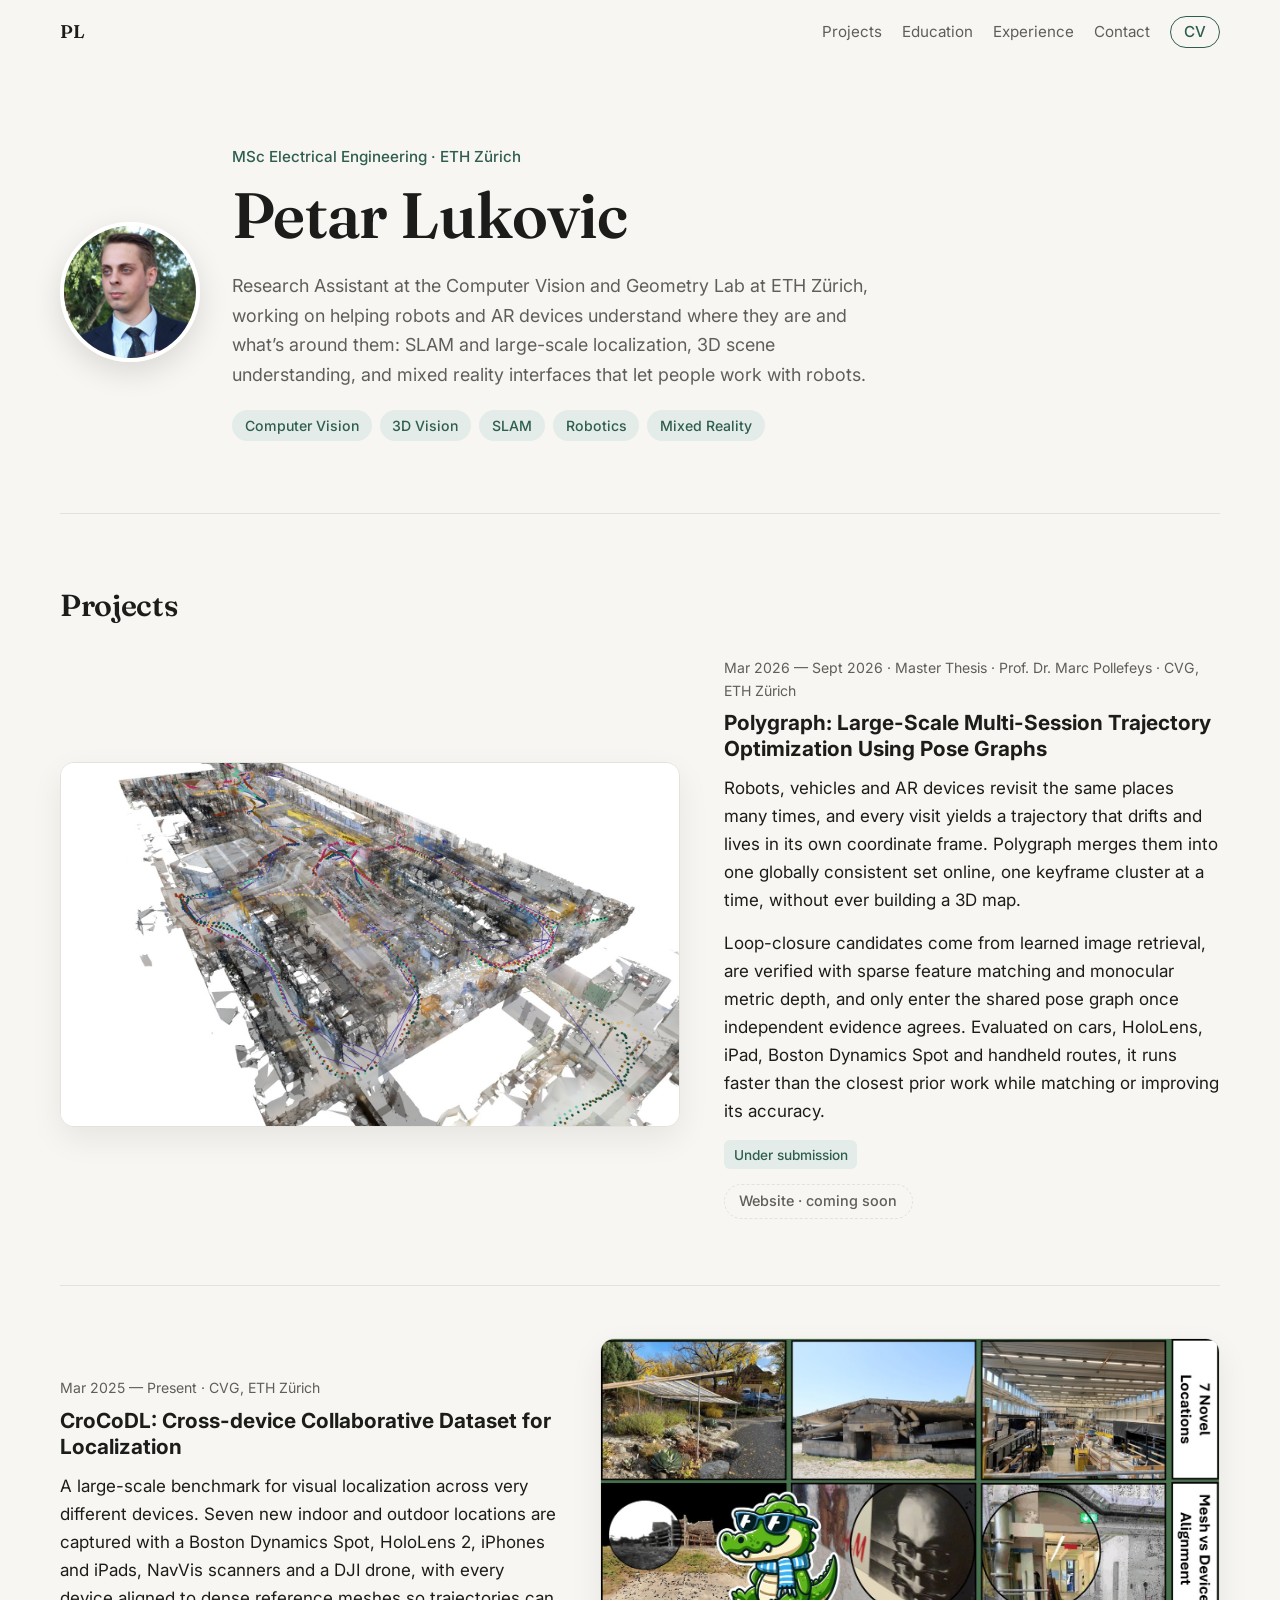
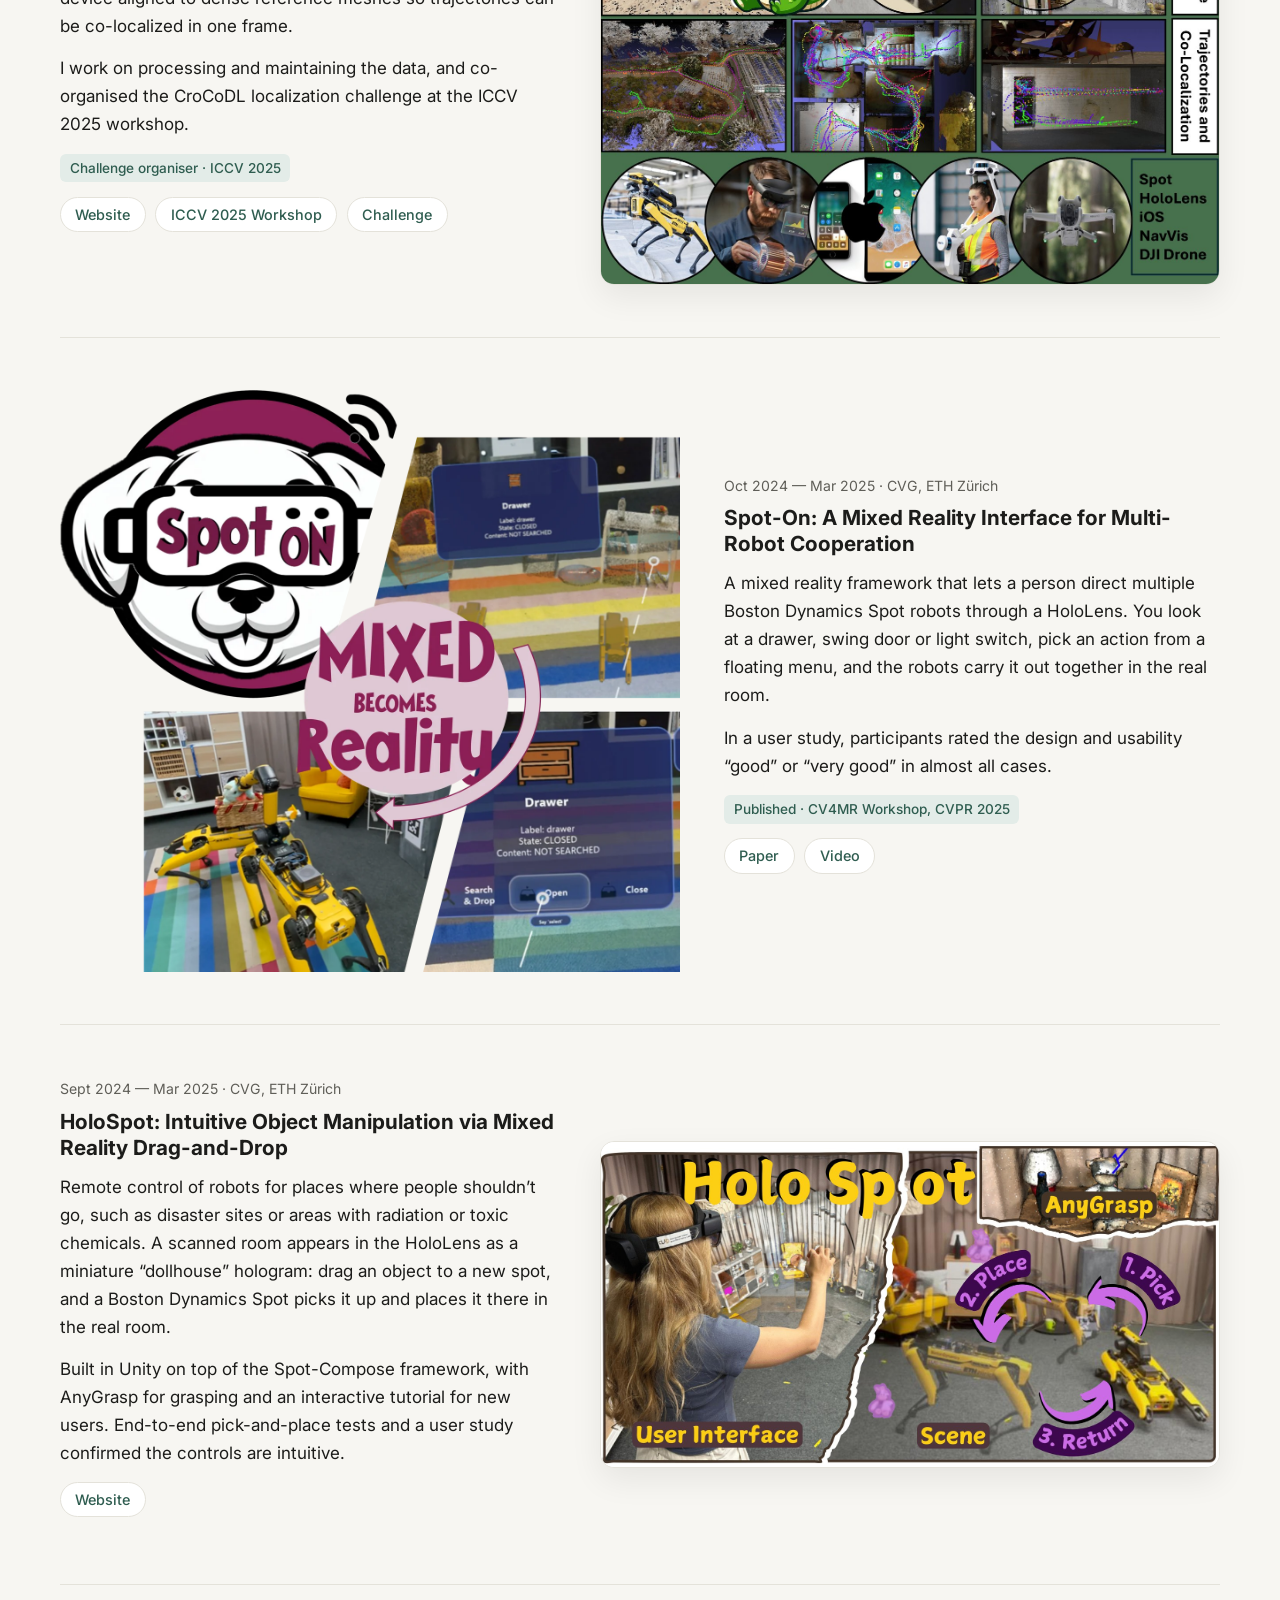
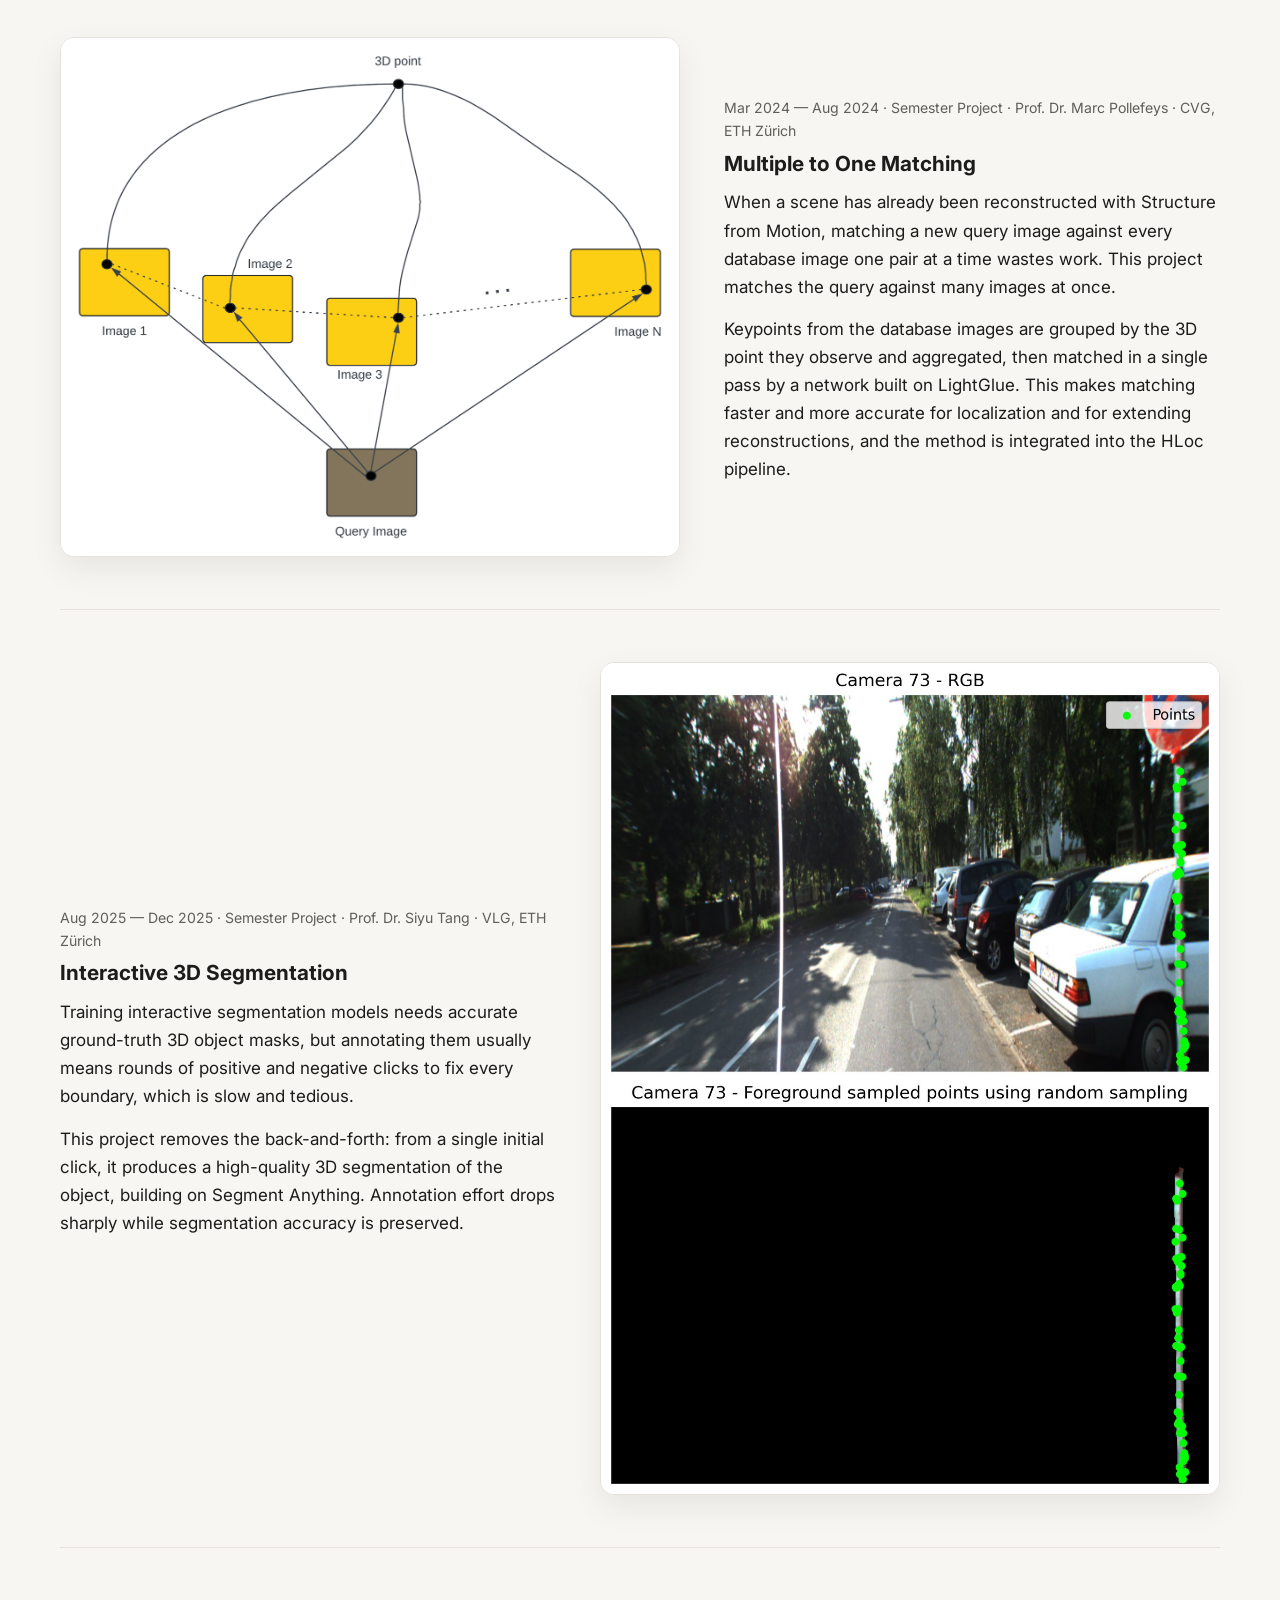
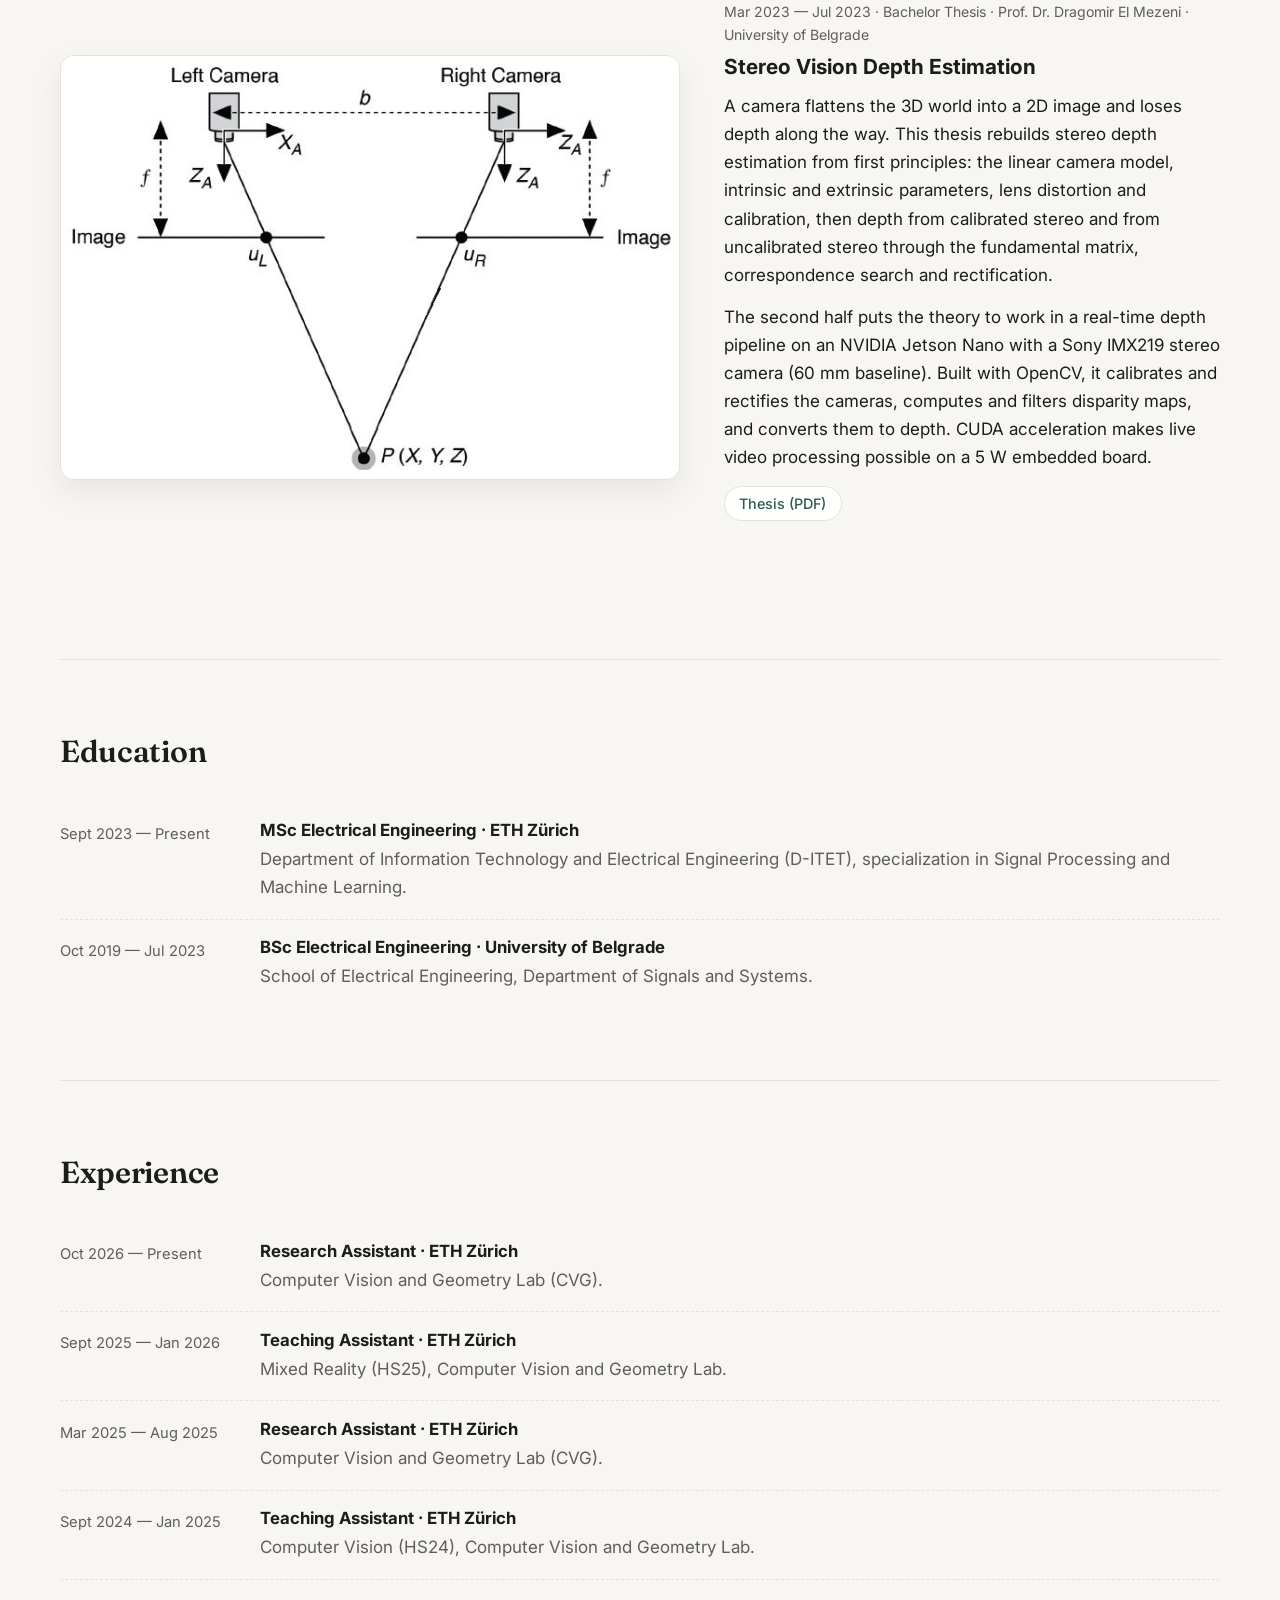
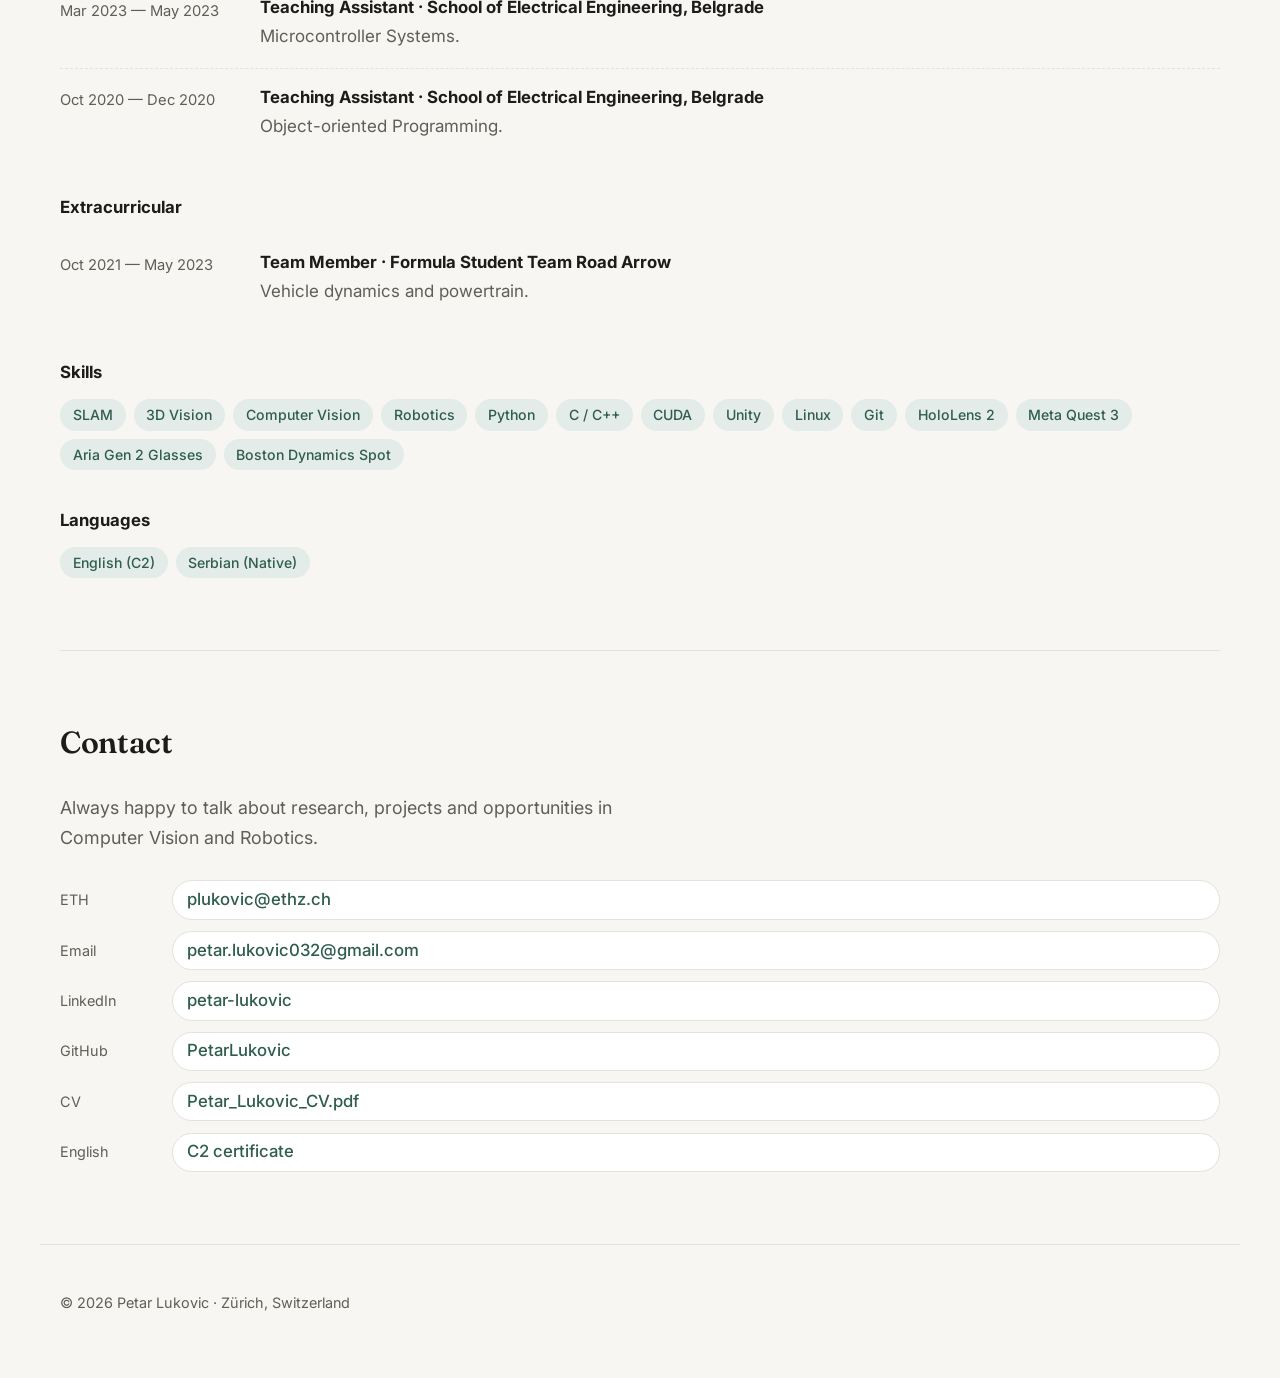
==== commit 9f4dc4b9: "Update experience from new CV, add C2 certificate and languages Co-Authored-By: Claude Sonnet 5.5 <n" ====
--- a/index.html
+++ b/index.html
@@ -24,7 +24,11 @@
   <meta name="twitter:image" content="https://plukovic.com/assets/og-image.jpg">
   <meta name="theme-color" content="#f7f6f2" media="(prefers-color-scheme: light)">
   <meta name="theme-color" content="#121212" media="(prefers-color-scheme: dark)">
+  <link rel="icon" href="/favicon.ico" sizes="48x48">
+  <link rel="icon" href="assets/favicon-96.png" type="image/png" sizes="96x96">
+  <link rel="icon" href="assets/favicon-192.png" type="image/png" sizes="192x192">
   <link rel="icon" href="assets/favicon.svg" type="image/svg+xml">
+  <link rel="apple-touch-icon" href="assets/apple-touch-icon.png">
   <link rel="preconnect" href="https://fonts.googleapis.com">
   <link rel="preconnect" href="https://fonts.gstatic.com" crossorigin>
   <link href="https://fonts.googleapis.com/css2?family=Inter:wght@400;500;600&family=Fraunces:opsz,wght@9..144,500;9..144,600&display=swap" rel="stylesheet">
@@ -38,7 +42,7 @@
       <a class="nav-optional" href="#education">Education</a>
       <a href="#experience">Experience</a>
       <a href="#contact">Contact</a>
-      <a class="nav-cv" href="assets/Petar_Lukovic_CV.pdf?v=4" data-goatcounter-click="cv-download" target="_blank" rel="noopener">CV</a>
+      <a class="nav-cv" href="assets/Petar_Lukovic_CV.pdf?v=5" data-goatcounter-click="cv-download" target="_blank" rel="noopener">CV</a>
     </nav>
   </header>
 
@@ -173,31 +177,45 @@
       <h2>Experience</h2>
       <ol class="timeline">
         <li>
-          <span class="when">Mar 2025 — Present</span>
+          <span class="when">Oct 2026 — Present</span>
           <div>
             <h3>Research Assistant · ETH Zürich</h3>
             <p>Computer Vision and Geometry Lab (CVG).</p>
           </div>
         </li>
         <li>
-          <span class="when">Sept 2025 — Feb 2026</span>
+          <span class="when">Sept 2025 — Jan 2026</span>
           <div>
             <h3>Teaching Assistant · ETH Zürich</h3>
             <p>Mixed Reality (HS25), Computer Vision and Geometry Lab.</p>
           </div>
         </li>
         <li>
-          <span class="when">Sept 2024 — Feb 2025</span>
+          <span class="when">Mar 2025 — Aug 2025</span>
+          <div>
+            <h3>Research Assistant · ETH Zürich</h3>
+            <p>Computer Vision and Geometry Lab (CVG).</p>
+          </div>
+        </li>
+        <li>
+          <span class="when">Sept 2024 — Jan 2025</span>
           <div>
             <h3>Teaching Assistant · ETH Zürich</h3>
             <p>Computer Vision (HS24), Computer Vision and Geometry Lab.</p>
           </div>
         </li>
         <li>
-          <span class="when">Oct 2022 — Jun 2023</span>
+          <span class="when">Mar 2023 — May 2023</span>
           <div>
             <h3>Teaching Assistant · School of Electrical Engineering, Belgrade</h3>
-            <p>Object-oriented Programming (HS20) and Microcontroller Systems (HS22).</p>
+            <p>Microcontroller Systems.</p>
+          </div>
+        </li>
+        <li>
+          <span class="when">Oct 2020 — Dec 2020</span>
+          <div>
+            <h3>Teaching Assistant · School of Electrical Engineering, Belgrade</h3>
+            <p>Object-oriented Programming.</p>
           </div>
         </li>
       </ol>
@@ -216,6 +234,10 @@
         <li>SLAM</li><li>3D Vision</li><li>Computer Vision</li><li>Robotics</li>
         <li>Python</li><li>C / C++</li><li>CUDA</li><li>Unity</li><li>Linux</li><li>Git</li>
         <li>HoloLens 2</li><li>Meta Quest 3</li><li>Aria Gen 2 Glasses</li><li>Boston Dynamics Spot</li>
+      </ul>
+      <h3 class="subhead">Languages</h3>
+      <ul class="chips">
+        <li>English (C2)</li><li>Serbian (Native)</li>
       </ul>
     </section>
 
@@ -227,7 +249,8 @@
         <li><span>Email</span><a href="mailto:petar.lukovic032@gmail.com">petar.lukovic032@gmail.com</a></li>
         <li><span>LinkedIn</span><a data-goatcounter-click="linkedin" href="https://www.linkedin.com/in/petar-lukovic-57b17b335" target="_blank" rel="noopener">petar-lukovic</a></li>
         <li><span>GitHub</span><a data-goatcounter-click="github" href="https://github.com/PetarLukovic" target="_blank" rel="noopener">PetarLukovic</a></li>
-        <li><span>CV</span><a href="assets/Petar_Lukovic_CV.pdf?v=4" data-goatcounter-click="cv-download" target="_blank" rel="noopener">Petar_Lukovic_CV.pdf</a></li>
+        <li><span>CV</span><a href="assets/Petar_Lukovic_CV.pdf?v=5" data-goatcounter-click="cv-download" target="_blank" rel="noopener">Petar_Lukovic_CV.pdf</a></li>
+        <li><span>English</span><a href="assets/Petar_Lukovic_English_C2.pdf" target="_blank" rel="noopener">C2 certificate</a></li>
       </ul>
     </section>
   </main>
